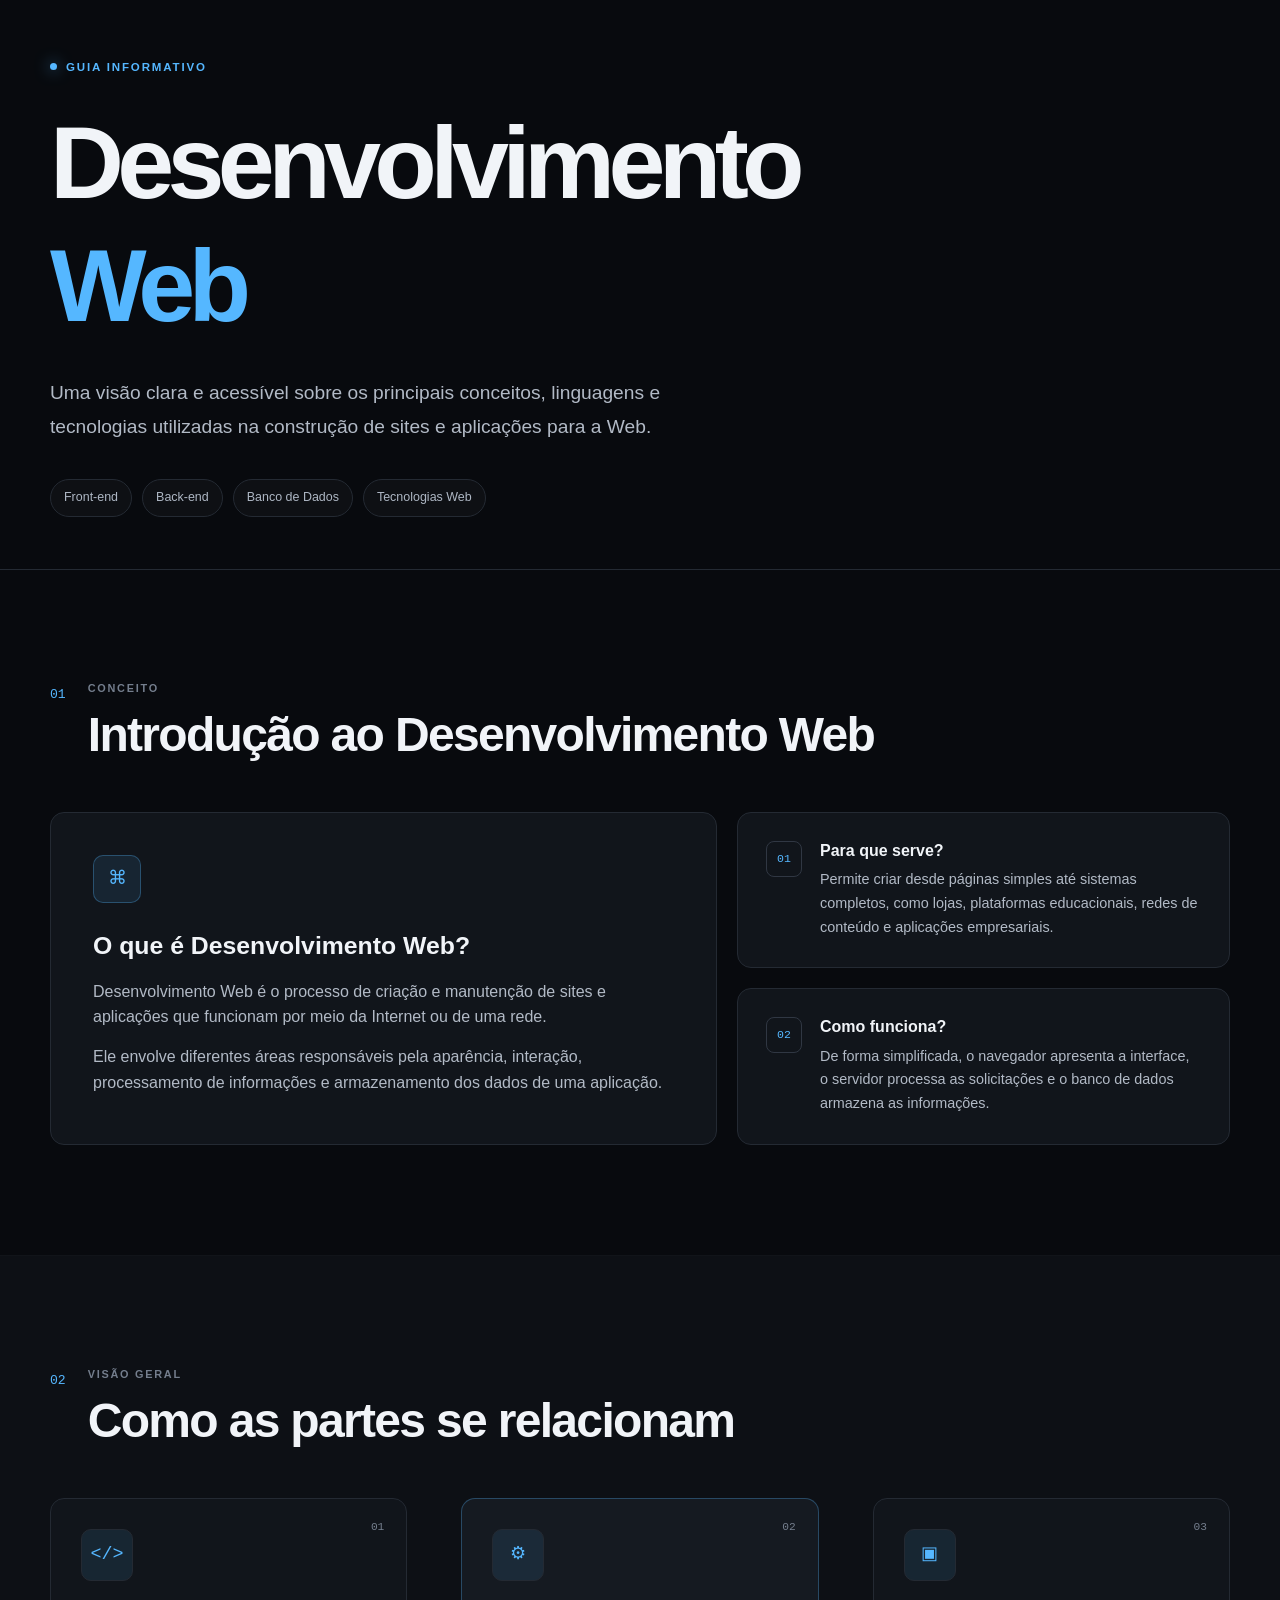
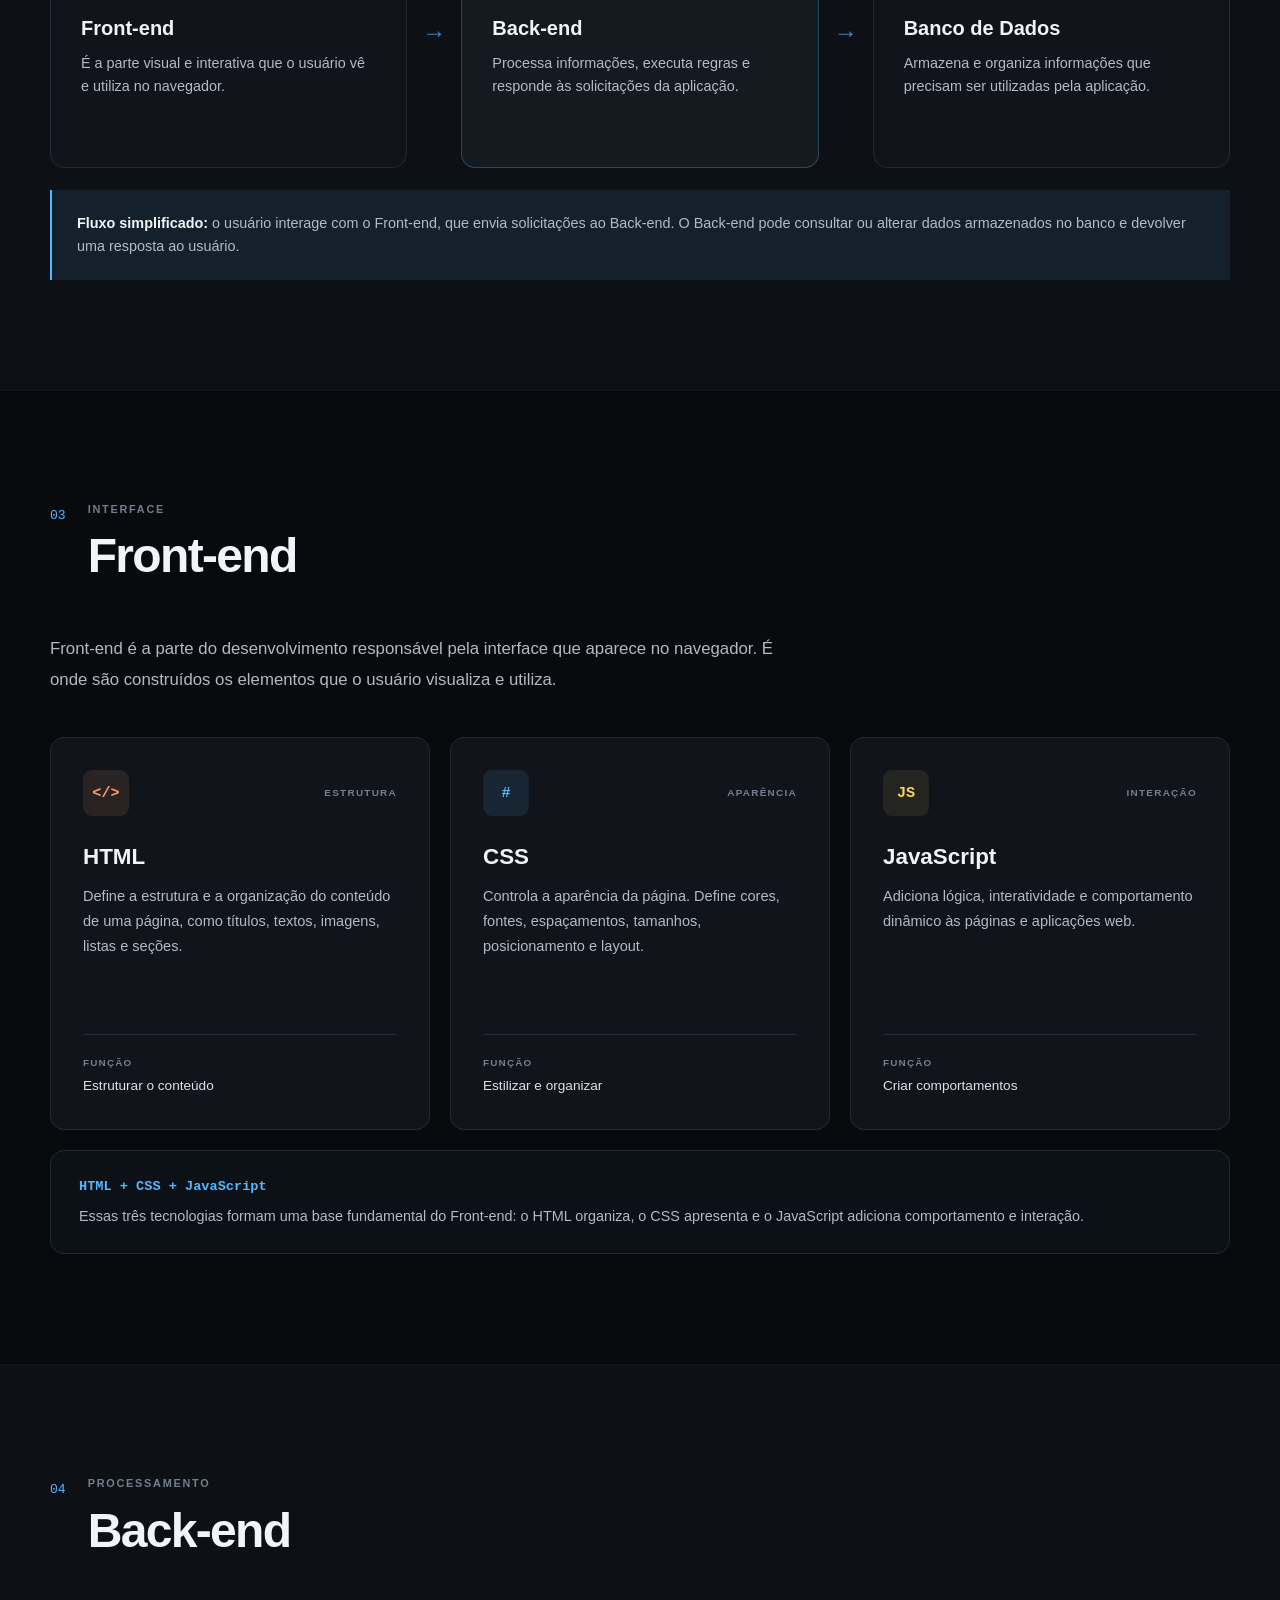
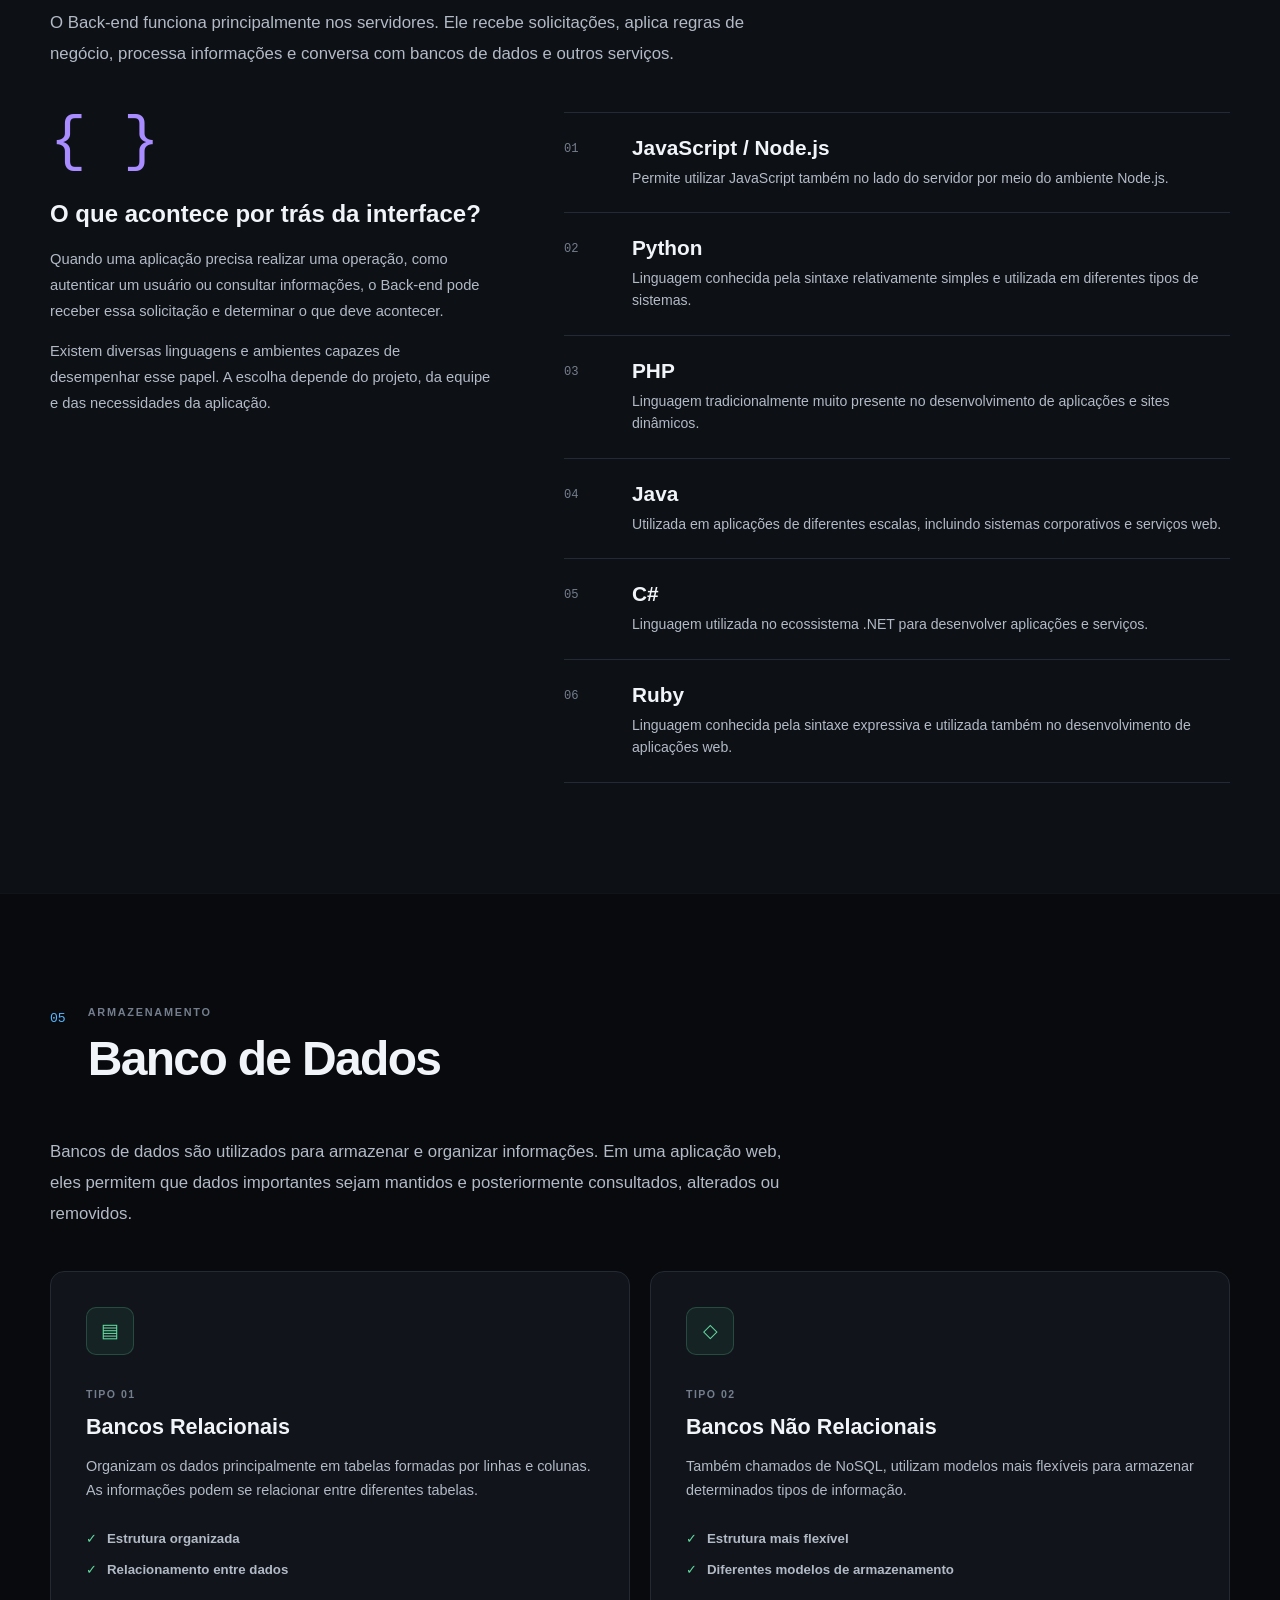
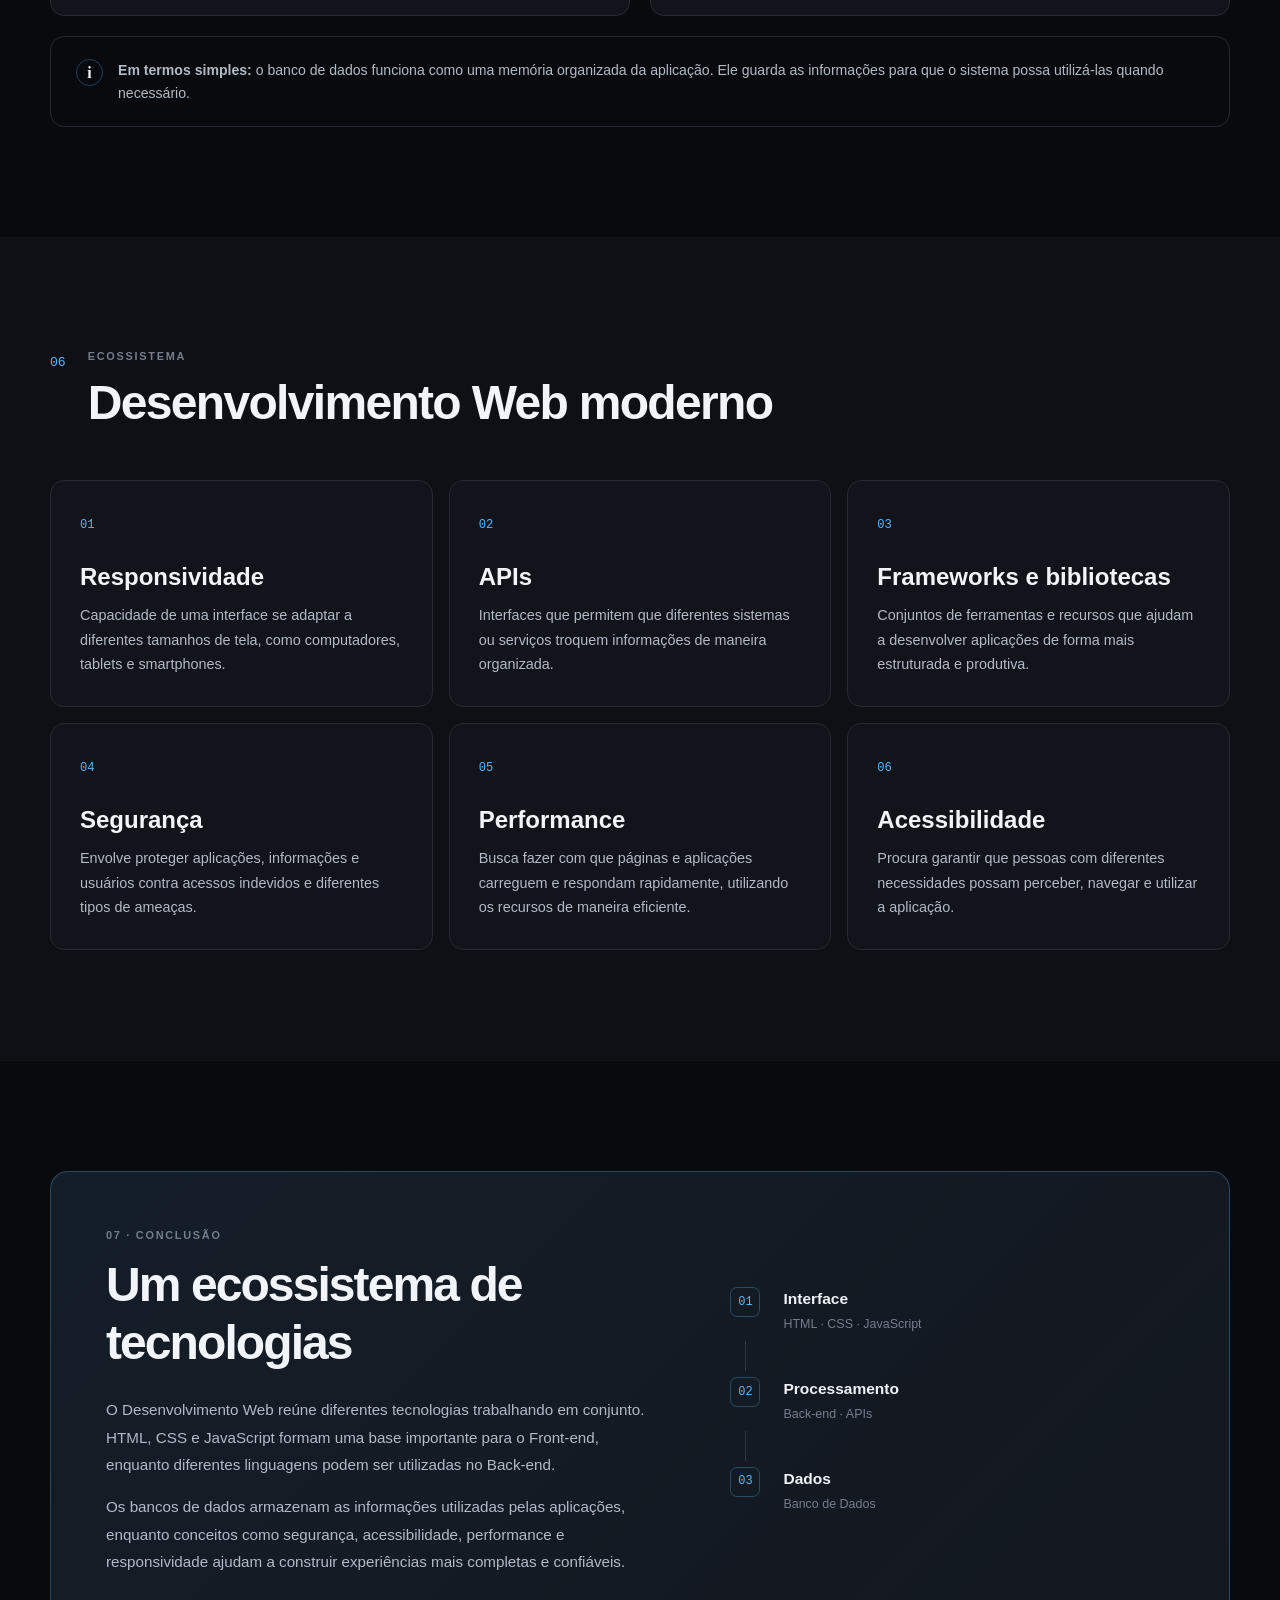
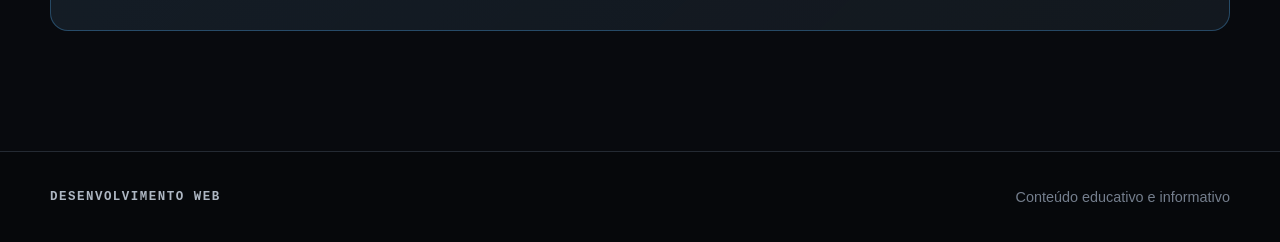
==== index.html @ 60ae1231 "Novo projeto" ====
<!DOCTYPE html>
<html lang="pt-BR">
<head>
    <meta charset="UTF-8">
    <meta name="viewport" content="width=device-width, initial-scale=1.0">
    <meta
        name="description"
        content="Página educativa sobre Desenvolvimento Web, suas principais linguagens, tecnologias e conceitos."
    >
    <title>Desenvolvimento Web | Guia Informativo</title>
    <link rel="stylesheet" href="css/estilo.css">
</head>

<body>
    <header class="hero">
        <div class="container hero-content">
            <div class="point-title">
                <span class="point"></span>
                GUIA INFORMATIVO
            </div>

            <h1>Desenvolvimento <span>Web</span></h1>

            <p class="hero-description">
                Uma visão clara e acessível sobre os principais conceitos,
                linguagens e tecnologias utilizadas na construção de sites
                e aplicações para a Web.
            </p>

            <div class="hero-tags">
                <span>Front-end</span>
                <span>Back-end</span>
                <span>Banco de Dados</span>
                <span>Tecnologias Web</span>
            </div>

        </div>
    </header>

    <main>
        <!-- INTRODUÇÃO -->
        <section class="section" id="introducao">
            <div class="container">
                <div class="section-title">
                    <span class="section-number">01</span>
                    <div>
                        <span class="section-label">CONCEITO</span>
                        <h2>Introdução ao Desenvolvimento Web</h2>
                    </div>
                </div>

                <div class="intro-grid">
                    <article class="info-card featured-card">
                        <div class="card-icon">⌘</div>
                        <h3>O que é Desenvolvimento Web?</h3>

                        <p>
                            Desenvolvimento Web é o processo de criação e manutenção
                            de sites e aplicações que funcionam por meio da Internet
                            ou de uma rede.
                        </p>

                        <p>
                            Ele envolve diferentes áreas responsáveis pela aparência,
                            interação, processamento de informações e armazenamento
                            dos dados de uma aplicação.
                        </p>
                    </article>

                    <div class="intro">
                        <article class="mini-card">
                            <span class="mini-icon">01</span>
                            <div>
                                <h3>Para que serve?</h3>
                                <p>
                                    Permite criar desde páginas simples até sistemas
                                    completos, como lojas, plataformas educacionais,
                                    redes de conteúdo e aplicações empresariais.
                                </p>
                            </div>
                        </article>

                        <article class="mini-card">
                            <span class="mini-icon">02</span>
                            <div>
                                <h3>Como funciona?</h3>
                                <p>
                                    De forma simplificada, o navegador apresenta a
                                    interface, o servidor processa as solicitações
                                    e o banco de dados armazena as informações.
                                </p>
                            </div>
                        </article>
                    </div>
                </div>
            </div>
        </section>

        <!-- FLUXO -->
        <section class="section section-darker">
            <div class="container">
                <div class="section-title">
                    <span class="section-number">02</span>
                    <div>
                        <span class="section-label">VISÃO GERAL</span>
                        <h2>Como as partes se relacionam</h2>
                    </div>
                </div>

                <div class="arcteture">
                    <div class="arcteture-node">
                        <div class="node-number">01</div>
                        <div class="node-icon">&lt;/&gt;</div>
                        <h3>Front-end</h3>
                        <p>
                            É a parte visual e interativa que o usuário vê
                            e utiliza no navegador.
                        </p>
                    </div>

                    <div class="flow-arrow">
                        <span>→</span>
                    </div>

                    <div class="arcteture-node active">
                        <div class="node-number">02</div>
                        <div class="node-icon">⚙</div>
                        <h3>Back-end</h3>
                        <p>
                            Processa informações, executa regras e responde
                            às solicitações da aplicação.
                        </p>
                    </div>

                    <div class="flow-arrow">
                        <span>→</span>
                    </div>

                    <div class="arcteture-node">
                        <div class="node-number">03</div>
                        <div class="node-icon">▣</div>
                        <h3>Banco de Dados</h3>
                        <p>
                            Armazena e organiza informações que precisam
                            ser utilizadas pela aplicação.
                        </p>
                    </div>

                </div>

                <div class="arcteture-note">
                    <strong>Fluxo simplificado:</strong>
                    o usuário interage com o Front-end, que envia solicitações
                    ao Back-end. O Back-end pode consultar ou alterar dados
                    armazenados no banco e devolver uma resposta ao usuário.
                </div>

            </div>
        </section>

        <!-- FRONT-END -->
        <section class="section" id="frontend">
            <div class="container">
                <div class="section-title">
                    <span class="section-number">03</span>
                    <div>
                        <span class="section-label">INTERFACE</span>
                        <h2>Front-end</h2>
                    </div>
                </div>

                <div class="section-intro">
                    <p>
                        Front-end é a parte do desenvolvimento responsável pela
                        interface que aparece no navegador. É onde são construídos
                        os elementos que o usuário visualiza e utiliza.
                    </p>
                </div>

                <div class="technology-grid frontend-grid">
                    <article class="technology-card html-card">
                        <div class="tech-header">
                            <div class="tech-symbol">&lt;/&gt;</div>
                            <span class="tech-type">ESTRUTURA</span>
                        </div>

                        <h3>HTML</h3>

                        <p>
                            Define a estrutura e a organização do conteúdo de uma
                            página, como títulos, textos, imagens, listas e seções.
                        </p>

                        <div class="tech-example">
                            <span>FUNÇÃO</span>
                            <strong>Estruturar o conteúdo</strong>
                        </div>
                    </article>

                    <article class="technology-card css-card">
                        <div class="tech-header">
                            <div class="tech-symbol">#</div>
                            <span class="tech-type">APARÊNCIA</span>
                        </div>

                        <h3>CSS</h3>

                        <p>
                            Controla a aparência da página. Define cores, fontes,
                            espaçamentos, tamanhos, posicionamento e layout.
                        </p>

                        <div class="tech-example">
                            <span>FUNÇÃO</span>
                            <strong>Estilizar e organizar</strong>
                        </div>
                    </article>

                    <article class="technology-card js-card">
                        <div class="tech-header">
                            <div class="tech-symbol">JS</div>
                            <span class="tech-type">INTERAÇÃO</span>
                        </div>

                        <h3>JavaScript</h3>

                        <p>
                            Adiciona lógica, interatividade e comportamento
                            dinâmico às páginas e aplicações web.
                        </p>

                        <div class="tech-example">
                            <span>FUNÇÃO</span>
                            <strong>Criar comportamentos</strong>
                        </div>
                    </article>
                </div>

                <div class="concept-box">
                    <div class="concept-title">HTML + CSS + JavaScript</div>
                    <p>
                        Essas três tecnologias formam uma base fundamental do
                        Front-end: o HTML organiza, o CSS apresenta e o JavaScript
                        adiciona comportamento e interação.
                    </p>
                </div>
            </div>
        </section>

        <!-- BACK-END -->
        <section class="section section-darker" id="backend">
            <div class="container">
                <div class="section-title">
                    <span class="section-number">04</span>
                    <div>
                        <span class="section-label">PROCESSAMENTO</span>
                        <h2>Back-end</h2>
                    </div>
                </div>

                <div class="section-intro">
                    <p>
                        O Back-end funciona principalmente nos servidores. Ele
                        recebe solicitações, aplica regras de negócio, processa
                        informações e conversa com bancos de dados e outros serviços.
                    </p>
                </div>

                <div class="backend-layout">
                    <div class="backend-description">
                        <div class="symbol">{ }</div>

                        <h3>O que acontece por trás da interface?</h3>

                        <p>
                            Quando uma aplicação precisa realizar uma operação,
                            como autenticar um usuário ou consultar informações,
                            o Back-end pode receber essa solicitação e determinar
                            o que deve acontecer.
                        </p>

                        <p>
                            Existem diversas linguagens e ambientes capazes de
                            desempenhar esse papel. A escolha depende do projeto,
                            da equipe e das necessidades da aplicação.
                        </p>
                    </div>

                    <div class="language-list">
                        <div class="language-item">
                            <span class="language-number">01</span>
                            <div>
                                <h3>JavaScript / Node.js</h3>
                                <p>
                                    Permite utilizar JavaScript também no lado
                                    do servidor por meio do ambiente Node.js.
                                </p>
                            </div>
                        </div>

                        <div class="language-item">
                            <span class="language-number">02</span>
                            <div>
                                <h3>Python</h3>
                                <p>
                                    Linguagem conhecida pela sintaxe relativamente
                                    simples e utilizada em diferentes tipos de sistemas.
                                </p>
                            </div>
                        </div>

                        <div class="language-item">
                            <span class="language-number">03</span>
                            <div>
                                <h3>PHP</h3>
                                <p>
                                    Linguagem tradicionalmente muito presente no
                                    desenvolvimento de aplicações e sites dinâmicos.
                                </p>
                            </div>
                        </div>

                        <div class="language-item">
                            <span class="language-number">04</span>
                            <div>
                                <h3>Java</h3>
                                <p>
                                    Utilizada em aplicações de diferentes escalas,
                                    incluindo sistemas corporativos e serviços web.
                                </p>
                            </div>
                        </div>

                        <div class="language-item">
                            <span class="language-number">05</span>
                            <div>
                                <h3>C#</h3>
                                <p>
                                    Linguagem utilizada no ecossistema .NET para
                                    desenvolver aplicações e serviços.
                                </p>
                            </div>
                        </div>

                        <div class="language-item">
                            <span class="language-number">06</span>
                            <div>
                                <h3>Ruby</h3>
                                <p>
                                    Linguagem conhecida pela sintaxe expressiva e
                                    utilizada também no desenvolvimento de aplicações web.
                                </p>
                            </div>
                        </div>
                    </div>
                </div>
            </div>
        </section>

        <!-- BANCO DE DADOS -->
        <section class="section" id="database">
            <div class="container">
                <div class="section-title">
                    <span class="section-number">05</span>
                    <div>
                        <span class="section-label">ARMAZENAMENTO</span>
                        <h2>Banco de Dados</h2>
                    </div>
                </div>

                <div class="section-intro">
                    <p>
                        Bancos de dados são utilizados para armazenar e organizar
                        informações. Em uma aplicação web, eles permitem que dados
                        importantes sejam mantidos e posteriormente consultados,
                        alterados ou removidos.
                    </p>
                </div>

                <div class="database-grid">
                    <article class="database-card">
                        <div class="database-icon">▤</div>

                        <span class="database-label">TIPO 01</span>
                        <h3>Bancos Relacionais</h3>

                        <p>
                            Organizam os dados principalmente em tabelas formadas
                            por linhas e colunas. As informações podem se relacionar
                            entre diferentes tabelas.
                        </p>

                        <div class="database-feature">
                            <span>✓</span>
                            <strong>Estrutura organizada</strong>
                        </div>

                        <div class="database-feature">
                            <span>✓</span>
                            <strong>Relacionamento entre dados</strong>
                        </div>
                    </article>

                    <article class="database-card">
                        <div class="database-icon">◇</div>

                        <span class="database-label">TIPO 02</span>
                        <h3>Bancos Não Relacionais</h3>

                        <p>
                            Também chamados de NoSQL, utilizam modelos mais flexíveis
                            para armazenar determinados tipos de informação.
                        </p>

                        <div class="database-feature">
                            <span>✓</span>
                            <strong>Estrutura mais flexível</strong>
                        </div>

                        <div class="database-feature">
                            <span>✓</span>
                            <strong>Diferentes modelos de armazenamento</strong>
                        </div>
                    </article>
                </div>

                <div class="simple-explanation">
                    <span class="simple-icon">i</span>
                    <p>
                        <strong>Em termos simples:</strong> o banco de dados funciona
                        como uma memória organizada da aplicação. Ele guarda as
                        informações para que o sistema possa utilizá-las quando necessário.
                    </p>
                </div>
            </div>
        </section>

        <!-- TECNOLOGIAS MODERNAS -->
        <section class="section section-darker" id="moderno">
            <div class="container">
                <div class="section-title">
                    <span class="section-number">06</span>
                    <div>
                        <span class="section-label">ECOSSISTEMA</span>
                        <h2>Desenvolvimento Web moderno</h2>
                    </div>
                </div>

                <div class="modern-grid">
                    <article class="modern-card">
                        <span class="modern-number">01</span>

                        <h3>Responsividade</h3>
                        <p>
                            Capacidade de uma interface se adaptar a diferentes
                            tamanhos de tela, como computadores, tablets e smartphones.
                        </p>
                    </article>

                    <article class="modern-card">
                        <span class="modern-number">02</span>

                        <h3>APIs</h3>
                        <p>
                            Interfaces que permitem que diferentes sistemas ou
                            serviços troquem informações de maneira organizada.
                        </p>
                    </article>

                    <article class="modern-card">
                        <span class="modern-number">03</span>

                        <h3>Frameworks e bibliotecas</h3>
                        <p>
                            Conjuntos de ferramentas e recursos que ajudam a
                            desenvolver aplicações de forma mais estruturada e produtiva.
                        </p>
                    </article>

                    <article class="modern-card">
                        <span class="modern-number">04</span>

                        <h3>Segurança</h3>
                        <p>
                            Envolve proteger aplicações, informações e usuários
                            contra acessos indevidos e diferentes tipos de ameaças.
                        </p>
                    </article>

                    <article class="modern-card">
                        <span class="modern-number">05</span>

                        <h3>Performance</h3>
                        <p>
                            Busca fazer com que páginas e aplicações carreguem e
                            respondam rapidamente, utilizando os recursos de maneira eficiente.
                        </p>
                    </article>

                    <article class="modern-card">
                        <span class="modern-number">06</span>

                        <h3>Acessibilidade</h3>
                        <p>
                            Procura garantir que pessoas com diferentes necessidades
                            possam perceber, navegar e utilizar a aplicação.
                        </p>
                    </article>
                </div>
            </div>
        </section>

        <!-- RESUMO -->
        <section class="section summary-section">
            <div class="container">
                <div class="summary-box">
                    <div class="summary-content">
                        <span class="section-label">07 · CONCLUSÃO</span>

                        <h2>Um ecossistema de tecnologias</h2>

                        <p>
                            O Desenvolvimento Web reúne diferentes tecnologias
                            trabalhando em conjunto. HTML, CSS e JavaScript formam
                            uma base importante para o Front-end, enquanto diferentes
                            linguagens podem ser utilizadas no Back-end.
                        </p>

                        <p>
                            Os bancos de dados armazenam as informações utilizadas
                            pelas aplicações, enquanto conceitos como segurança,
                            acessibilidade, performance e responsividade ajudam a
                            construir experiências mais completas e confiáveis.
                        </p>
                    </div>

                    <div class="summary-diagram">
                        <div class="summary-item">
                            <span>01</span>
                            <strong>Interface</strong>
                            <small>HTML · CSS · JavaScript</small>
                        </div>

                        <div class="summary-line"></div>

                        <div class="summary-item">
                            <span>02</span>
                            <strong>Processamento</strong>
                            <small>Back-end · APIs</small>
                        </div>

                        <div class="summary-line"></div>

                        <div class="summary-item">
                            <span>03</span>
                            <strong>Dados</strong>
                            <small>Banco de Dados</small>
                        </div>
                    </div>
                </div>
            </div>
        </section>
    </main>

    <footer>
        <div class="container footer-content">
            <span>DESENVOLVIMENTO WEB</span>
            <p>Conteúdo educativo e informativo</p>
        </div>
    </footer>
</body>
</html>
---- css/estilo.css ----
/* ======== RESET =========== */
* {
    margin: 0;
    padding: 0;
    box-sizing: border-box;
}

:root {
    --bg: #080a0e;
    --bg-soft: #0d1015;
    --bg-card: #11151b;
    --bg-card-hover: #151a21;

    --border: #242a33;
    --border-light: #303743;

    --text: #f1f4f8;
    --text-soft: #b2bac6;
    --text-muted: #747e8d;

    --accent-color: #55b7ff;
    --accent-soft: #55b7ff1a;
    --accent-border: #55b7ff4d;

    --purple: #a98cff;
    --green: #62d9a0;
    --orange: #ff9e6d;

    --radius: 14px;
    --max-width: 1180px;
}

html {
    scroll-behavior: smooth;
}

body {
    background: var(--bg);
    color: var(--text);
    font-family:
        Inter,
        ui-sans-serif,
        -apple-system,
        BlinkMacSystemFont,
        "Segoe UI",
        sans-serif;
    line-height: 1.6;
    overflow-x: hidden;
}

p {
    color: var(--text-soft);
}

h1,
h2,
h3 {
    line-height: 1.2;
}

.container {
    width: min(var(--max-width), calc(100% - 48px));
    margin: 0 auto;
}

/* ====== HERO ====== */
.hero {
    min-height: 570px;
    display: flex;
    align-items: center;
    border-bottom: 1px solid var(--border);
    background: var(--bg);
}

.point-title {
    display: inline-flex;
    align-items: center;
    gap: 9px;

    color: var(--accent-color);
    font-size: 0.72rem;
    font-weight: 700;
    letter-spacing: 0.16em;
    margin-bottom: 26px;
}

.point {
    width: 7px;
    height: 7px;
    border-radius: 50%;
    background: var(--accent-color);
    box-shadow: 0 0 15px #55b7ffb3;
}

.hero h1 {
    max-width: 900px;
    font-size: clamp(3.4rem, 8vw, 6.5rem);
    letter-spacing: -0.065em;
    font-weight: 750;
}

.hero h1 span {
    color: var(--accent-color);
}

.hero-description {
    max-width: 700px;
    margin-top: 28px;
    font-size: clamp(1rem, 2vw, 1.2rem);
    line-height: 1.8;
    color: var(--text-soft);
}

.hero-tags {
    display: flex;
    flex-wrap: wrap;
    gap: 10px;
    margin-top: 34px;
}

.hero-tags span {
    padding: 8px 13px;
    color: #aeb7c4;
    font-size: 0.78rem;
    border: 1px solid var(--border);
    border-radius: 999px;
    background: #ffffff06;
}

/* ========== SECTIONS ======= */
.section {
    padding: 110px 0;
}

.section-darker {
    background: var(--bg-soft);
    border-top: 1px solid #ffffff04;
    border-bottom: 1px solid #ffffff04;
}

.section-title {
    display: flex;
    gap: 22px;
    align-items: flex-start;
    margin-bottom: 48px;
}

.section-number {
    color: var(--accent-color);
    font-family: monospace;
    font-size: 0.82rem;
    padding-top: 4px;
}

.section-label {
    display: block;
    color: var(--text-muted);
    font-size: 0.68rem;
    font-weight: 700;
    letter-spacing: 0.16em;
    margin-bottom: 9px;
}

.section-title h2 {
    font-size: clamp(2rem, 4vw, 3rem);
    letter-spacing: -0.035em;
}

.section-intro {
    max-width: 760px;
    margin-bottom: 42px;
}

.section-intro p {
    font-size: 1.05rem;
    line-height: 1.85;
}

/* ======= INTRO ======= */
.intro-grid {
    display: grid;
    grid-template-columns: 1.15fr 0.85fr;
    gap: 20px;
}

.info-card,
.mini-card {
    border: 1px solid var(--border);
    background: var(--bg-card);
    border-radius: var(--radius);
}

.featured-card {
    padding: 42px;
}

.card-icon {
    width: 48px;
    height: 48px;

    display: grid;
    place-items: center;

    color: var(--accent-color);
    font-family: monospace;
    font-size: 1.2rem;
    border: 1px solid var(--accent-border);
    background: var(--accent-soft);
    border-radius: 10px;
    margin-bottom: 28px;
}

.featured-card h3 {
    font-size: 1.55rem;
    margin-bottom: 18px;
}

.featured-card p + p {
    margin-top: 14px;
}

.intro {
    display: grid;
    gap: 20px;
}

.mini-card {
    display: flex;
    gap: 18px;
    padding: 28px;
}

.mini-icon {
    flex: 0 0 auto;
    display: grid;
    place-items: center;

    width: 36px;
    height: 36px;
    color: var(--accent-color);
    font-family: monospace;
    font-size: 0.72rem;
    border: 1px solid var(--border-light);
    border-radius: 8px;
}

.mini-card h3 {
    font-size: 1rem;
    margin-bottom: 8px;
}

.mini-card p {
    font-size: 0.9rem;
    line-height: 1.65;
}

/* ======= ARCTETURE ======== */
.arcteture {
    display: grid;
    grid-template-columns: 1fr auto 1fr auto 1fr;
    align-items: center;
    gap: 15px;
}

.arcteture-node {
    min-height: 270px;
    padding: 30px;
    position: relative;
    border: 1px solid var(--border);
    background: var(--bg-card);
    border-radius: var(--radius);
    transition:
        border-color 0.2s ease,
        background 0.2s ease;
}

.arcteture-node:hover,
.arcteture-node.active {
    border-color: var(--accent-border);
    background: var(--bg-card-hover);
}

.node-number {
    position: absolute;
    top: 20px;
    right: 22px;

    color: var(--text-muted);
    font-family: monospace;
    font-size: 0.7rem;
}

.node-icon {
    width: 52px;
    height: 52px;

    display: grid;
    place-items: center;

    color: var(--accent-color);
    font-family: monospace;
    font-size: 1.15rem;
    border: 1px solid var(--border);
    background: var(--accent-soft);
    border-radius: 10px;
    margin-bottom: 35px;
}

.arcteture-node h3 {
    font-size: 1.25rem;
    margin-bottom: 12px;
}

.arcteture-node p {
    font-size: 0.9rem;
}

.flow-arrow {
    color: var(--accent-color);
    font-size: 1.5rem;
    opacity: 0.7;
}

.arcteture-note {
    margin-top: 22px;
    padding: 22px 25px;
    border-left: 2px solid var(--accent-color);
    background: var(--accent-soft);
    color: var(--text-soft);
    font-size: 0.9rem;
}

.arcteture-note strong {
    color: var(--text);
}

/* ======== TECHNOLOGIES ======= */
.technology-grid {
    display: grid;
    grid-template-columns: repeat(3, 1fr);
    gap: 20px;
}

.technology-card {
    padding: 32px;
    border: 1px solid var(--border);
    background: var(--bg-card);
    border-radius: var(--radius);
    transition:
        transform 0.2s ease,
        border-color 0.2s ease;
}

.technology-card:hover {
    transform: translateY(-3px);
    border-color: var(--border-light);
}

.tech-header {
    display: flex;
    align-items: center;
    justify-content: space-between;
    margin-bottom: 28px;
}

.tech-symbol {
    width: 46px;
    height: 46px;

    display: grid;
    place-items: center;

    border-radius: 9px;
    font-family: monospace;
    font-weight: 700;
    font-size: 0.95rem;
}

.html-card .tech-symbol {
    color: var(--orange);
    background: #ff9e6d1a;
}

.css-card .tech-symbol {
    color: var(--accent-color);
    background: var(--accent-soft);
}

.js-card .tech-symbol {
    color: #f4d75c;
    background: #f4d75c14;
}

.tech-type {
    color: var(--text-muted);
    font-size: 0.62rem;
    font-weight: 700;
    letter-spacing: 0.13em;
}

.technology-card h3 {
    font-size: 1.4rem;
    margin-bottom: 13px;
}

.technology-card p {
    min-height: 125px;
    font-size: 0.91rem;
    line-height: 1.7;
}

.tech-example {
    display: flex;
    flex-direction: column;
    gap: 4px;

    padding-top: 20px;
    margin-top: 25px;
    border-top: 1px solid var(--border);
}

.tech-example span {
    color: var(--text-muted);
    font-size: 0.62rem;
    font-weight: 700;
    letter-spacing: 0.12em;
}

.tech-example strong {
    color: #dbe1e8;
    font-size: 0.85rem;
    font-weight: 500;
}

.concept-box {
    margin-top: 20px;
    padding: 25px 28px;

    border: 1px solid var(--border);
    background: #55b7ff09;
    border-radius: var(--radius);
}

.concept-title {
    color: var(--accent-color);
    font-family: monospace;
    font-size: 0.85rem;
    font-weight: 700;
    margin-bottom: 8px;
}

.concept-box p {
    font-size: 0.9rem;
}

/* ========= BACK-END ========= */
.backend-layout {
    display: grid;
    grid-template-columns: 0.8fr 1.2fr;
    gap: 70px;
    align-items: start;
}

.backend-description {
    position: sticky;
    top: 30px;
}

.symbol {
    color: var(--purple);
    font-family: monospace;
    font-size: 3.8rem;
    line-height: 1;
    margin-bottom: 28px;
}

.backend-description h3 {
    font-size: 1.5rem;
    margin-bottom: 18px;
}

.backend-description p {
    font-size: 0.92rem;
    line-height: 1.75;
}

.backend-description p + p {
    margin-top: 15px;
}

.language-list {
    border-top: 1px solid var(--border);
}

.language-item {
    display: grid;
    grid-template-columns: 48px 1fr;
    gap: 20px;

    padding: 23px 0;
    border-bottom: 1px solid var(--border);
}

.language-number {
    color: var(--text-muted);
    font-family: monospace;
    font-size: 0.76rem;
    padding-top: 4px;
}

.language-item h3 {
    font-size: 1.3rem;
    margin-bottom: 6px;
}

.language-item p {
    font-size: 0.88rem;
    line-height: 1.6;
}

/* ======== DATABASE ========= */
.database-grid {
    display: grid;
    grid-template-columns: repeat(2, 1fr);
    gap: 20px;
}

.database-card {
    padding: 35px;
    border: 1px solid var(--border);
    background: var(--bg-card);
    border-radius: var(--radius);
}

.database-icon {
    width: 48px;
    height: 48px;

    display: grid;
    place-items: center;

    color: var(--green);
    font-size: 1.2rem;
    border: 1px solid #62d9a038;
    background: #62d9a012;
    border-radius: 10px;
    margin-bottom: 25px;
}

.database-label {
    color: var(--text-muted);
    font-size: 0.66rem;
    font-weight: 700;
    letter-spacing: 0.14em;
}

.database-card h3 {
    font-size: 1.35rem;
    margin: 8px 0 14px;
}

.database-card > p {
    font-size: 0.9rem;
    line-height: 1.7;
    margin-bottom: 25px;
}

.database-feature {
    display: flex;
    align-items: center;
    gap: 10px;

    color: var(--text-soft);
    font-size: 0.83rem;
    margin-top: 10px;
}

.database-feature span {
    color: var(--green);
}

.simple-explanation {
    display: flex;
    align-items: flex-start;
    gap: 15px;

    margin-top: 20px;
    padding: 22px 25px;
    border: 1px solid var(--border);
    border-radius: var(--radius);
}

.simple-icon {
    width: 27px;
    height: 27px;

    flex: 0 0 auto;
    display: grid;
    place-items: center;

    color: var(--accent);
    border: 1px solid var(--accent-border);
    border-radius: 50%;
    font-family: serif;
    font-weight: 700;
}

.simple-explanation p {
    font-size: 0.88rem;
}


/* ========== DESENVOLVIMENTO MODERNO ======== */
.modern-grid {
    display: grid;
    grid-template-columns: repeat(3, 1fr);
    gap: 16px;
}

.modern-card {
    padding: 29px;
    min-height: 210px;
    border: 1px solid var(--border);
    background: var(--bg-card);
    border-radius: var(--radius);
}

.modern-number {
    color: var(--accent-color);
    font-family: monospace;
    font-size: 0.76rem;
}

.modern-card h3 {
    margin: 27px 0 12px;
    font-size: 1.5rem;
}

.modern-card p {
    font-size: 0.90rem;
    line-height: 1.7;
}

/* ========= RESUMO ========= */
.summary-section {
    padding-bottom: 120px;
}

.summary-box {
    display: grid;
    grid-template-columns: 1fr 0.8fr;
    gap: 70px;

    padding: 55px;
    border: 1px solid var(--accent-border);
    background:
        linear-gradient(135deg, #55b7ff0e, #55b7ff04),
        var(--bg-card);
    border-radius: 18px;
}

.summary-content h2 {
    max-width: 500px;
    font-size: clamp(2rem, 4vw, 3rem);
    letter-spacing: -0.04em;
    margin: 12px 0 25px;
}

.summary-content p {
    max-width: 620px;
    font-size: 0.95rem;
    line-height: 1.8;
}

.summary-content p + p {
    margin-top: 15px;
}

.summary-diagram {
    display: flex;
    flex-direction: column;
    justify-content: center;
}

.summary-item {
    display: grid;
    grid-template-columns: 38px 1fr;
    column-gap: 15px;
}

.summary-item span {
    width: 30px;
    height: 30px;

    grid-row: span 2;
    display: grid;
    place-items: center;

    color: var(--accent-color);
    font-family: monospace;
    font-size: 0.75rem;
    border: 1px solid var(--accent-border);
    border-radius: 7px;
}

.summary-item strong {
    font-size: 0.97rem;
}

.summary-item small {
    color: var(--text-muted);
    font-size: 0.78rem;
    margin-top: 3px;
}

.summary-line {
    width: 1px;
    height: 30px;
    background: var(--border-light);
    margin: 6px 0 6px 15px;
}

/* ========= FOOTER ======== */
footer {
    border-top: 1px solid var(--border);
    background: #06080b;
}

.footer-content {
    min-height: 90px;
    display: flex;
    justify-content: space-between;
    align-items: center;
    gap: 20px;
}

.footer-content span {
    color: #aeb7c3;
    font-family: monospace;
    font-size: 0.78rem;
    font-weight: 700;
    letter-spacing: 0.12em;
}

.footer-content p {
    color: var(--text-muted);
    font-size: 0.90rem;
}
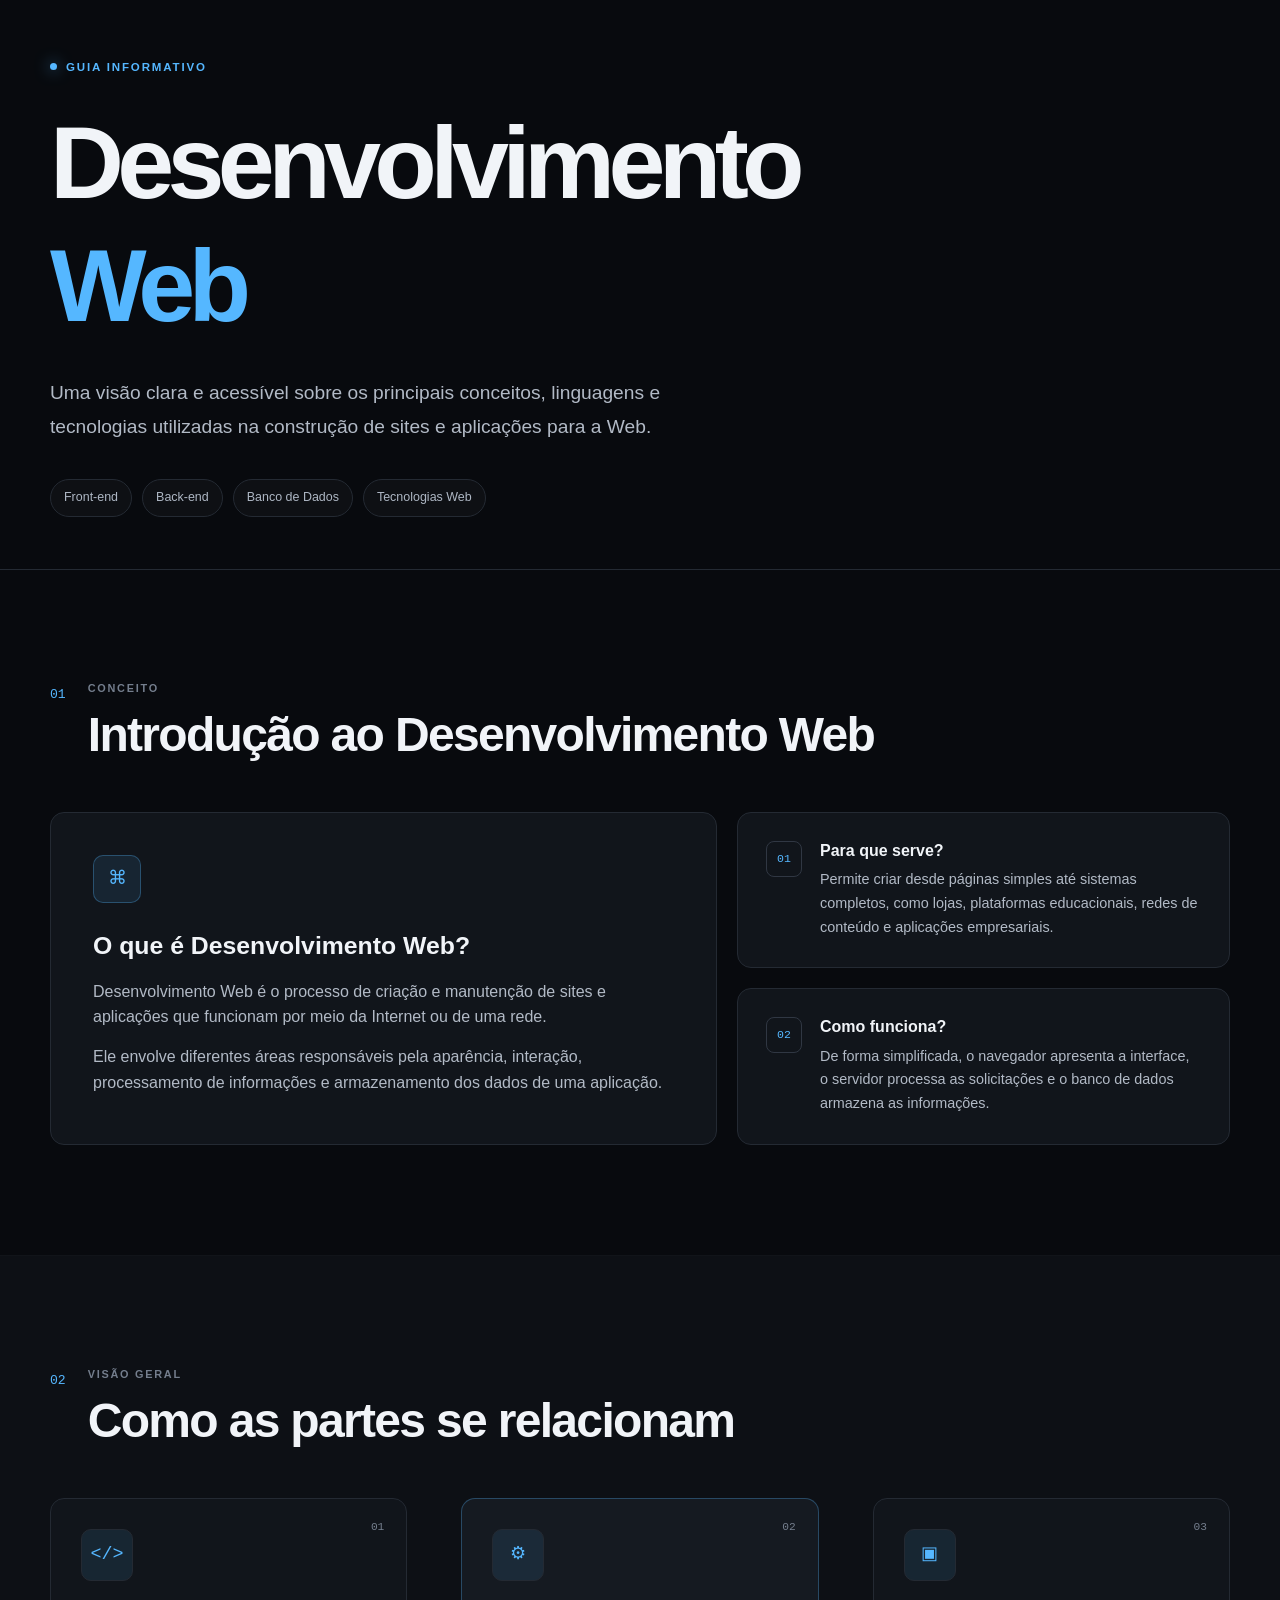
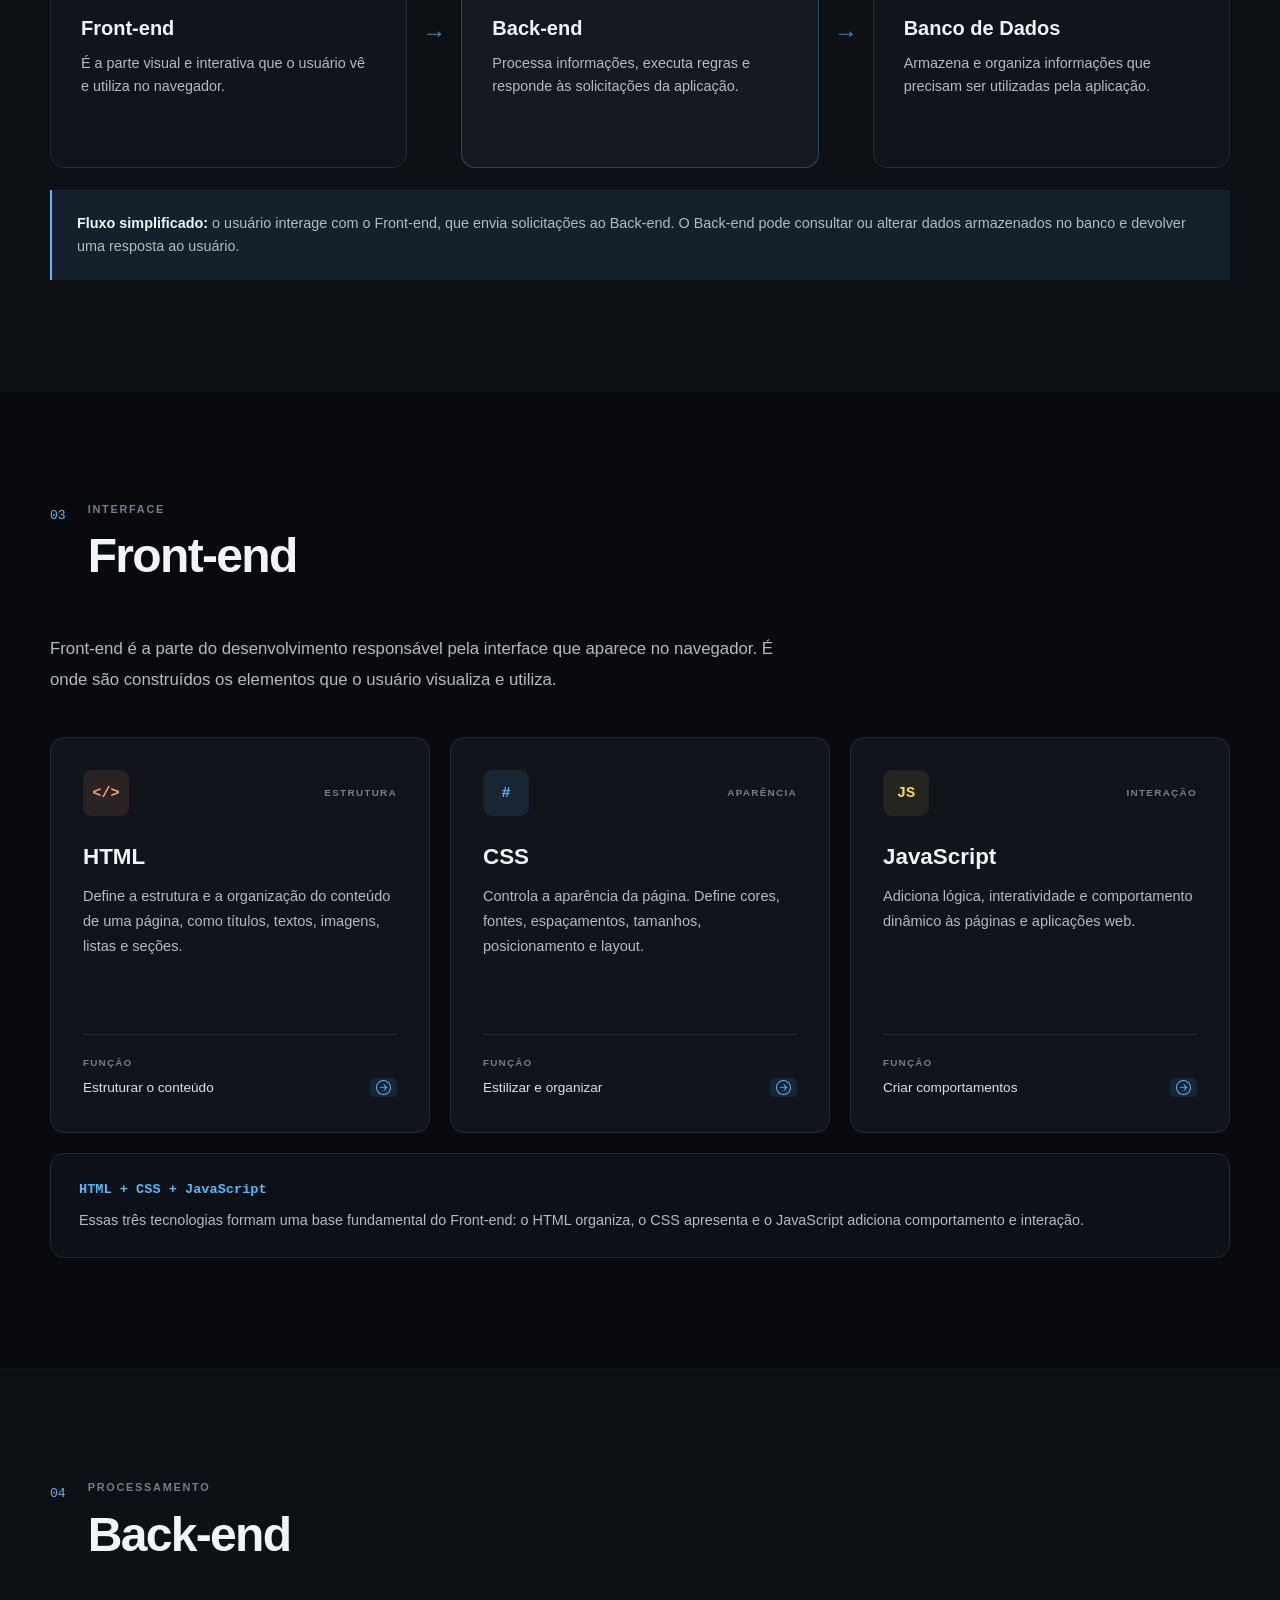
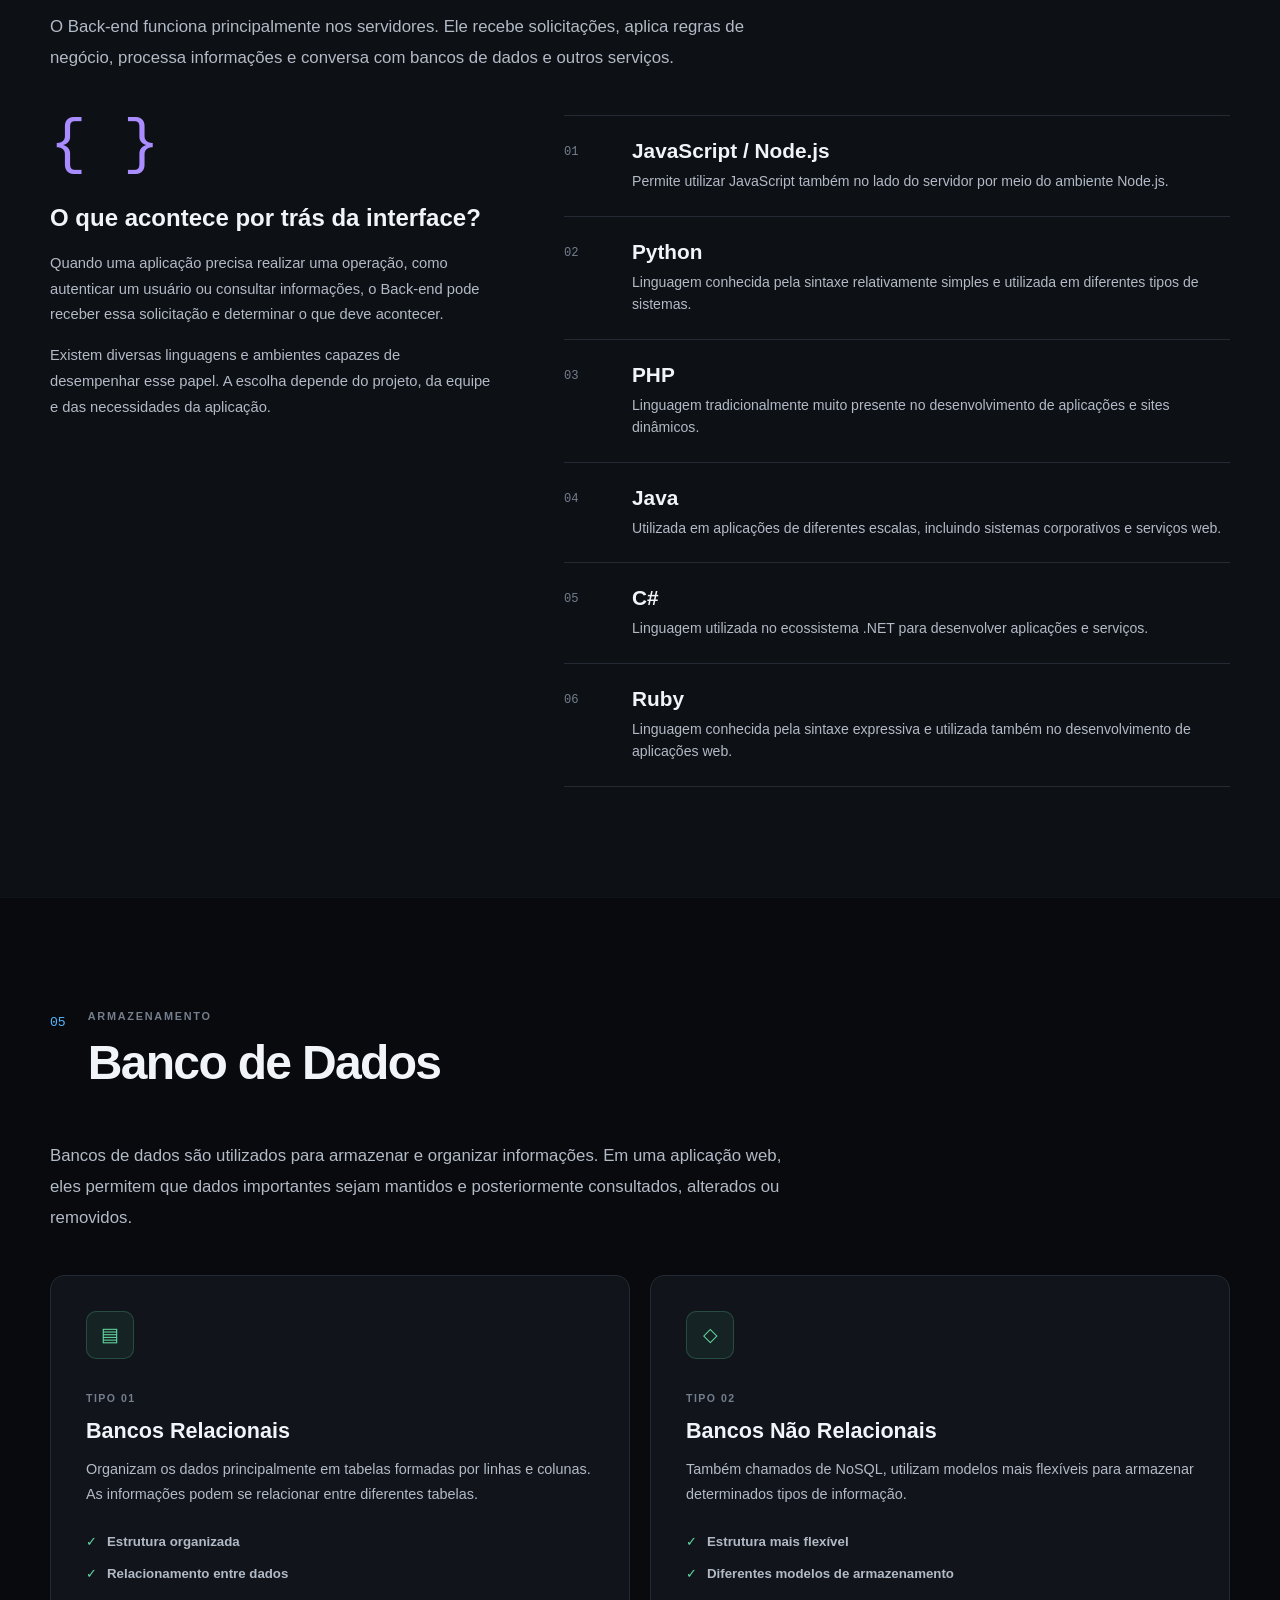
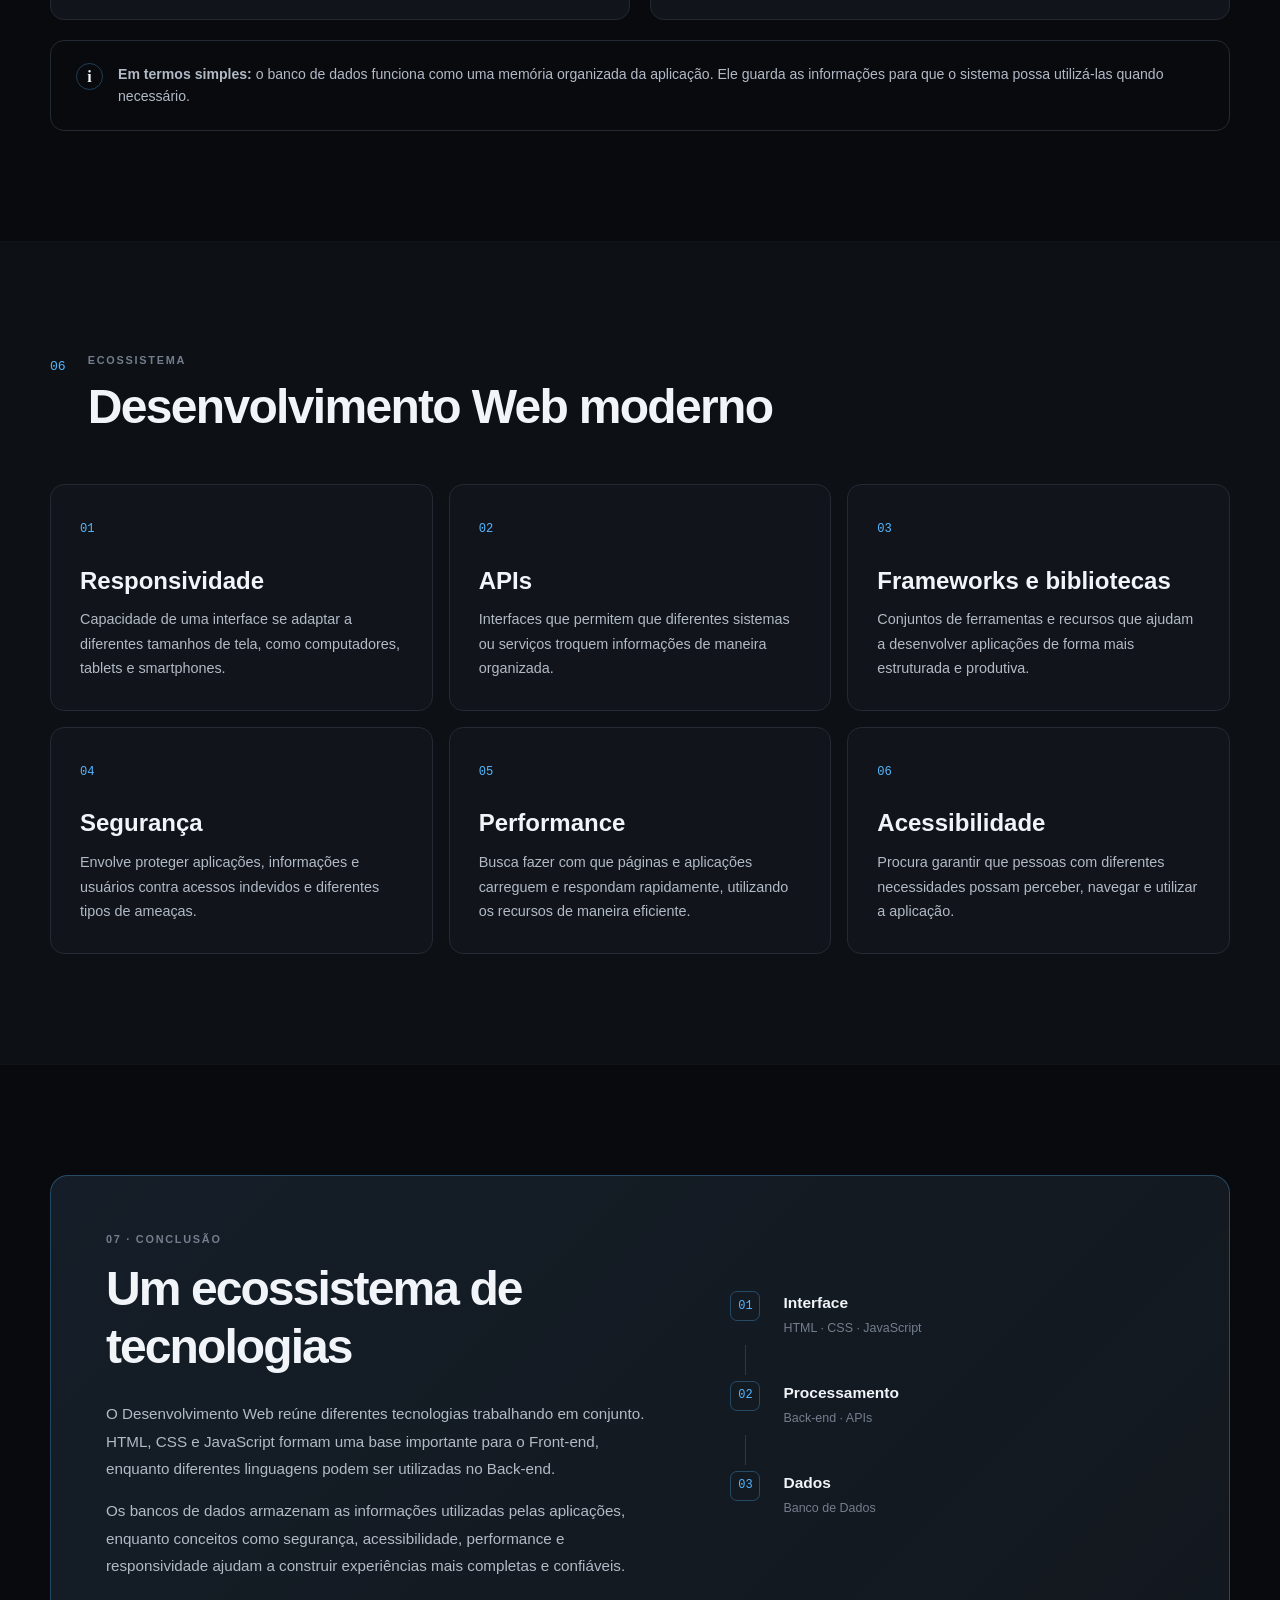
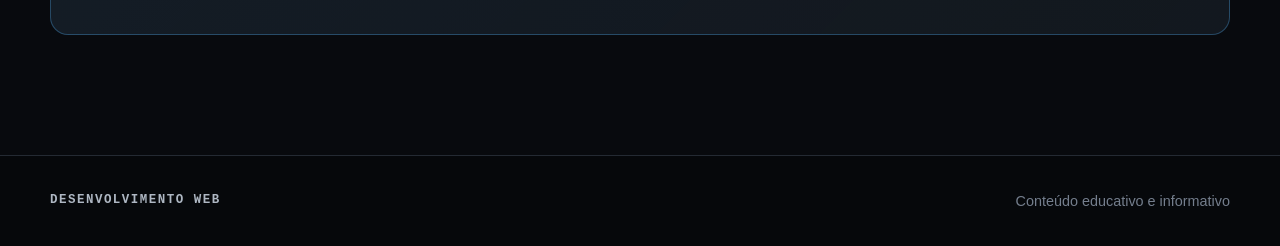
==== commit 242e5b1f: "Atualizado" ====
--- a/index.html
+++ b/index.html
@@ -8,6 +8,9 @@
         content="Página educativa sobre Desenvolvimento Web, suas principais linguagens, tecnologias e conceitos."
     >
     <title>Desenvolvimento Web | Guia Informativo</title>
+    <link rel="stylesheet" 
+        href="https://cdn.jsdelivr.net/npm/bootstrap-icons@1.13.2/font/bootstrap-icons.min.css"
+    >
     <link rel="stylesheet" href="css/estilo.css">
 </head>
 
@@ -145,7 +148,6 @@
                             ser utilizadas pela aplicação.
                         </p>
                     </div>
-
                 </div>
 
                 <div class="arcteture-note">
@@ -154,7 +156,6 @@
                     ao Back-end. O Back-end pode consultar ou alterar dados
                     armazenados no banco e devolver uma resposta ao usuário.
                 </div>
-
             </div>
         </section>
 
@@ -193,7 +194,13 @@
 
                         <div class="tech-example">
                             <span>FUNÇÃO</span>
-                            <strong>Estruturar o conteúdo</strong>
+
+                            <div class="new-page">
+                                <strong>Estruturar o conteúdo</strong>
+                                <a href="Guia/html.html">
+                                    <i class="bi bi-arrow-right-circle"></i>
+                                </a>
+                            </div>
                         </div>
                     </article>
 
@@ -212,7 +219,13 @@
 
                         <div class="tech-example">
                             <span>FUNÇÃO</span>
-                            <strong>Estilizar e organizar</strong>
+
+                            <div class="new-page">
+                                <strong>Estilizar e organizar</strong>
+                                <a href="#">
+                                    <i class="bi bi-arrow-right-circle"></i>
+                                </a>
+                            </div>
                         </div>
                     </article>
 
@@ -231,7 +244,13 @@
 
                         <div class="tech-example">
                             <span>FUNÇÃO</span>
-                            <strong>Criar comportamentos</strong>
+
+                            <div class="new-page">
+                                <strong>Criar comportamentos</strong>
+                                <a href="#">
+                                    <i class="bi bi-arrow-right-circle"></i>
+                                </a>
+                            </div>
                         </div>
                     </article>
                 </div>
--- a/css/estilo.css
+++ b/css/estilo.css
@@ -426,10 +426,30 @@
     letter-spacing: 0.12em;
 }
 
-.tech-example strong {
+.new-page {
+    display: flex;
+    justify-content: space-between;
+    align-items: center;
+}
+
+.new-page strong {
     color: #dbe1e8;
     font-size: 0.85rem;
     font-weight: 500;
+}
+
+.new-page i {
+    font-size: 0.95rem;
+    color: var(--accent-color);
+    background: var(--accent-soft);
+    padding: 1px 6px;
+    border-radius: 5px;
+    cursor: pointer;
+    transition: 0.3s;
+}
+
+.new-page i:hover {
+    background: var(--border-light);
 }
 
 .concept-box {
@@ -745,4 +765,266 @@
 .footer-content p {
     color: var(--text-muted);
     font-size: 0.90rem;
+}
+
+/* ======== RESPONSIVIDADE ======= */
+/* Tablets e telas médias */
+@media (max-width: 950px) {
+    .section {
+        padding: 85px 0;
+    }
+
+    .intro-grid {
+        grid-template-columns: 1fr;
+    }
+
+    .arcteture {
+        grid-template-columns: 1fr;
+        gap: 12px;
+    }
+
+    .arcteture-node {
+        min-height: auto;
+    }
+
+    .flow-arrow {
+        display: flex;
+        justify-content: center;
+        line-height: 1;
+        transform: rotate(90deg);
+    }
+
+    .technology-grid {
+        grid-template-columns: repeat(2, minmax(0, 1fr));
+    }
+
+    .technology-card,
+    .database-card,
+    .modern-card,
+    .featured-card,
+    .mini-card,
+    .summary-box {
+        min-width: 0;
+    }
+
+    .technology-card p {
+        min-height: auto;
+    }
+
+    .backend-layout {
+        grid-template-columns: 1fr;
+        gap: 45px;
+    }
+
+    .backend-description {
+        position: static;
+    }
+
+    .modern-grid {
+        grid-template-columns: repeat(2, minmax(0, 1fr));
+    }
+
+    .summary-box {
+        grid-template-columns: 1fr;
+        gap: 45px;
+    }
+}
+
+/* Celulares e telas estreitas */
+@media (max-width: 650px) {
+    .container {
+        width: min(calc(100% - 32px), var(--max-width));
+    }
+
+    .hero {
+        min-height: auto;
+    }
+
+    .hero-content {
+        padding: 76px 0;
+    }
+
+    .point-title {
+        margin-bottom: 20px;
+        font-size: 0.65rem;
+    }
+
+    .hero h1 {
+        font-size: clamp(2.35rem, 10.5vw, 4rem);
+        overflow-wrap: anywhere;
+    }
+
+    .hero-description {
+        margin-top: 20px;
+        font-size: 0.95rem;
+        line-height: 1.7;
+    }
+
+    .hero-tags {
+        gap: 7px;
+        margin-top: 25px;
+    }
+
+    .hero-tags span {
+        padding: 7px 10px;
+        font-size: 0.7rem;
+    }
+
+    .section {
+        padding: 68px 0;
+    }
+
+    .section-title {
+        gap: 13px;
+        margin-bottom: 32px;
+    }
+
+    .section-title h2 {
+        font-size: clamp(1.65rem, 7vw, 1.9rem);
+        overflow-wrap: anywhere;
+    }
+
+    .section-number {
+        font-size: 0.7rem;
+    }
+
+    .section-intro {
+        margin-bottom: 30px;
+    }
+
+    .section-intro p {
+        font-size: 0.98rem;
+        line-height: 1.75;
+    }
+
+    .featured-card {
+        padding: 25px;
+    }
+
+    .mini-card {
+        gap: 14px;
+        padding: 21px;
+    }
+
+    .arcteture-node {
+        padding: 24px;
+    }
+
+    .node-icon {
+        margin-bottom: 22px;
+    }
+
+    .technology-grid,
+    .database-grid,
+    .modern-grid {
+        grid-template-columns: minmax(0, 1fr);
+    }
+
+    .technology-card,
+    .database-card {
+        padding: 25px;
+    }
+
+    .technology-card p {
+        min-height: 0;
+    }
+
+    .modern-card {
+        min-height: auto;
+        padding: 25px;
+    }
+
+    .modern-card h3 {
+        margin-top: 20px;
+    }
+
+    .backend-layout {
+        gap: 32px;
+    }
+
+    .language-item {
+        grid-template-columns: 35px minmax(0, 1fr);
+        gap: 12px;
+    }
+
+    .summary-box {
+        padding: 28px 22px;
+        gap: 35px;
+    }
+
+    .summary-content h2 {
+        font-size: clamp(1.8rem, 7vw, 2rem);
+    }
+
+    .summary-item {
+        grid-template-columns: 34px minmax(0, 1fr);
+        column-gap: 12px;
+    }
+
+    .footer-content {
+        min-height: 110px;
+        padding: 22px 0;
+        flex-direction: column;
+        justify-content: center;
+        text-align: center;
+        gap: 8px;
+    }
+}
+
+/* Celulares muito pequenos */
+@media (max-width: 400px) {
+    .container {
+        width: min(calc(100% - 24px), var(--max-width));
+    }
+
+    .hero-content {
+        padding: 62px 0;
+    }
+
+    .hero h1 {
+        font-size: 2.25rem;
+        letter-spacing: -0.055em;
+    }
+
+    .section {
+        padding: 55px 0;
+    }
+
+    .section-title {
+        display: block;
+        margin-bottom: 28px;
+    }
+
+    .section-number {
+        display: block;
+        margin-bottom: 10px;
+    }
+
+    .featured-card,
+    .technology-card,
+    .database-card,
+    .modern-card {
+        padding: 22px;
+    }
+
+    .mini-card {
+        padding: 18px;
+    }
+
+    .arcteture-node {
+        padding: 21px;
+    }
+
+    .arcteture-note,
+    .simple-explanation {
+        padding: 18px;
+    }
+
+    .summary-box {
+        padding: 24px 18px;
+    }
+
+    .summary-item small {
+        overflow-wrap: anywhere;
+    }
 }
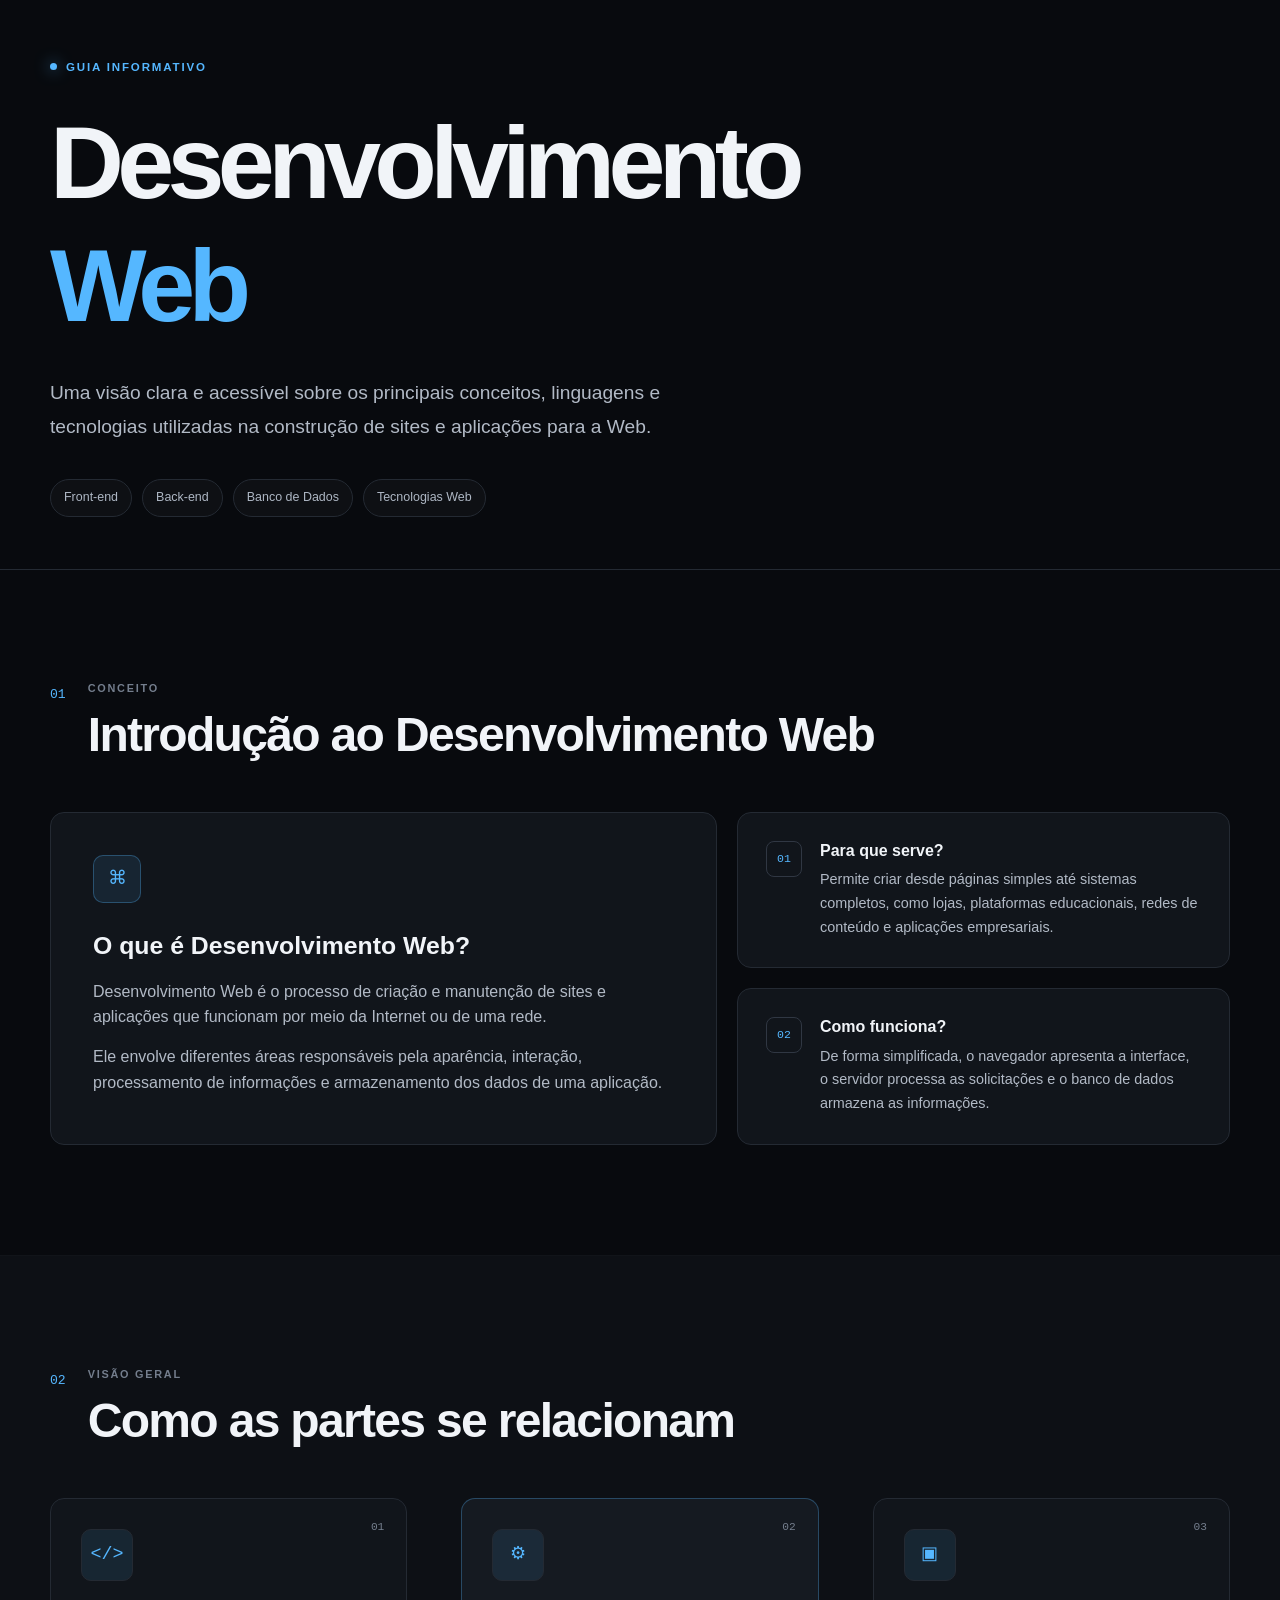
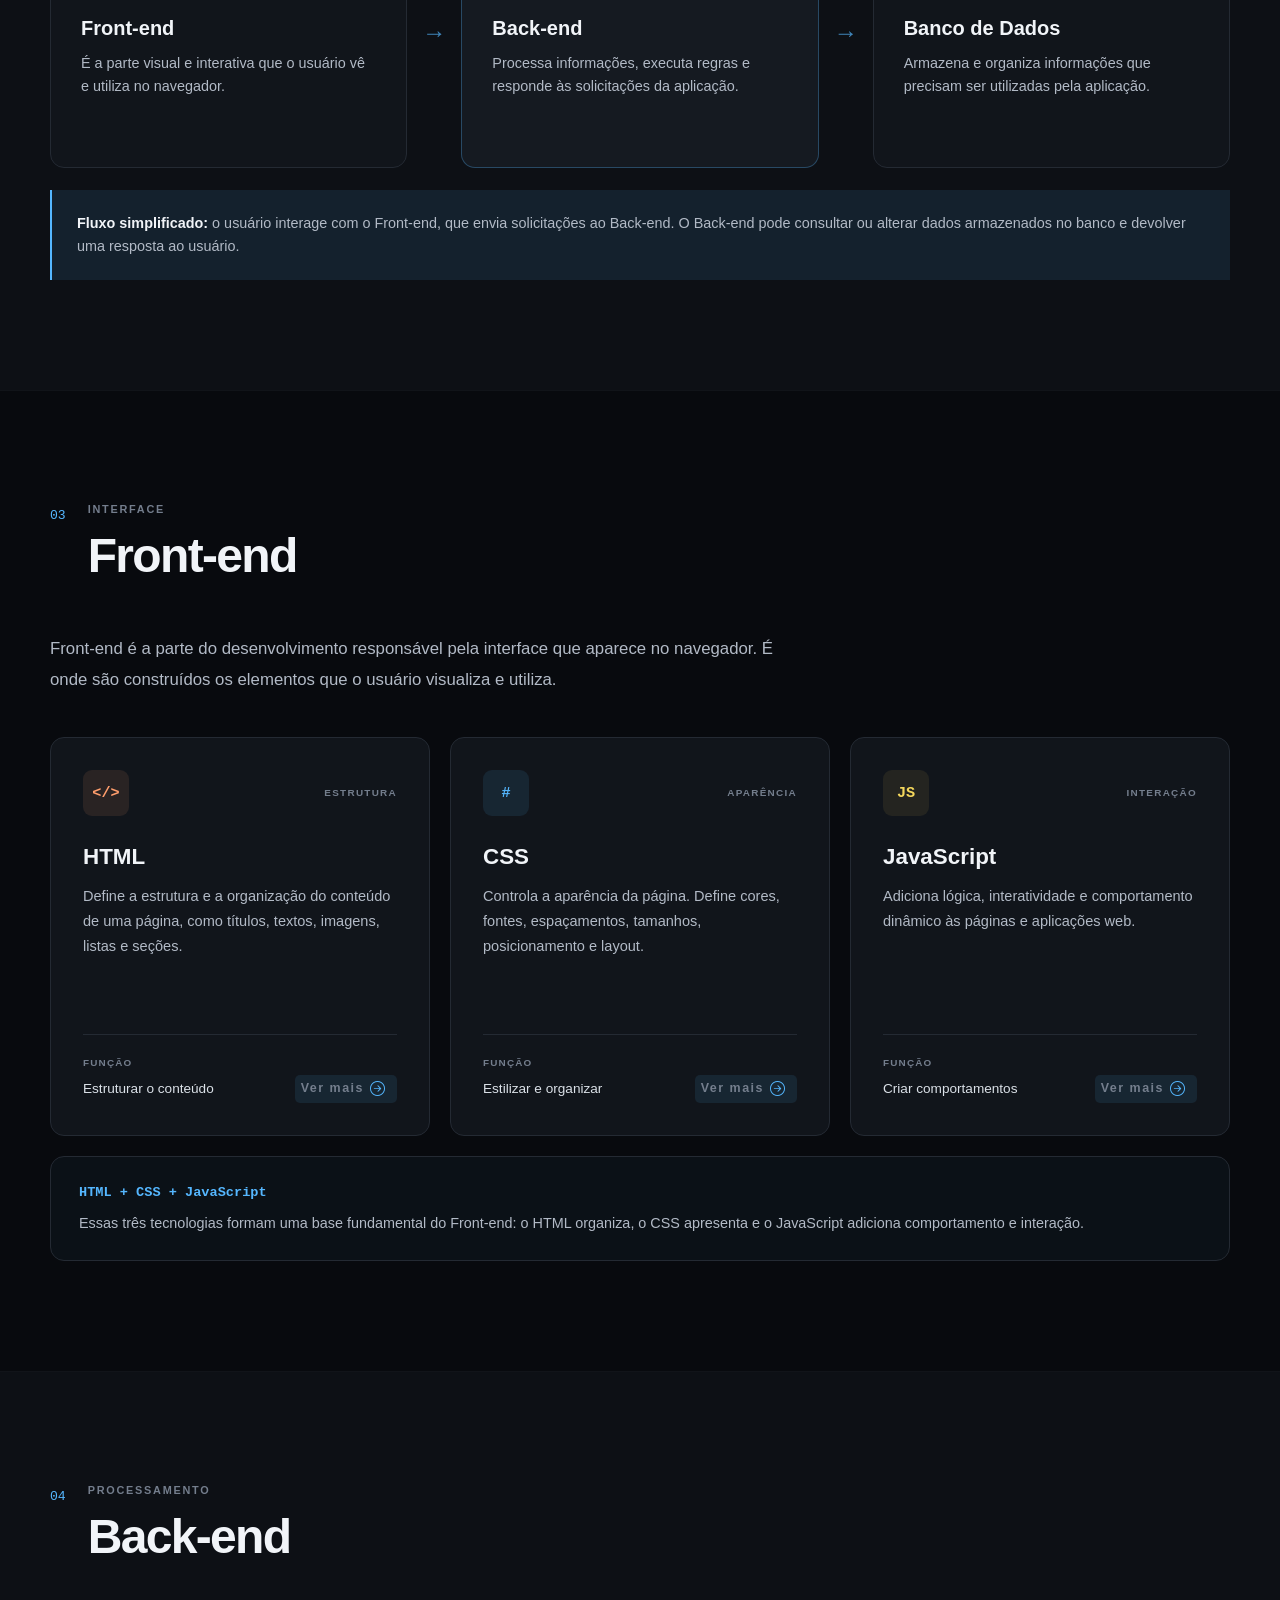
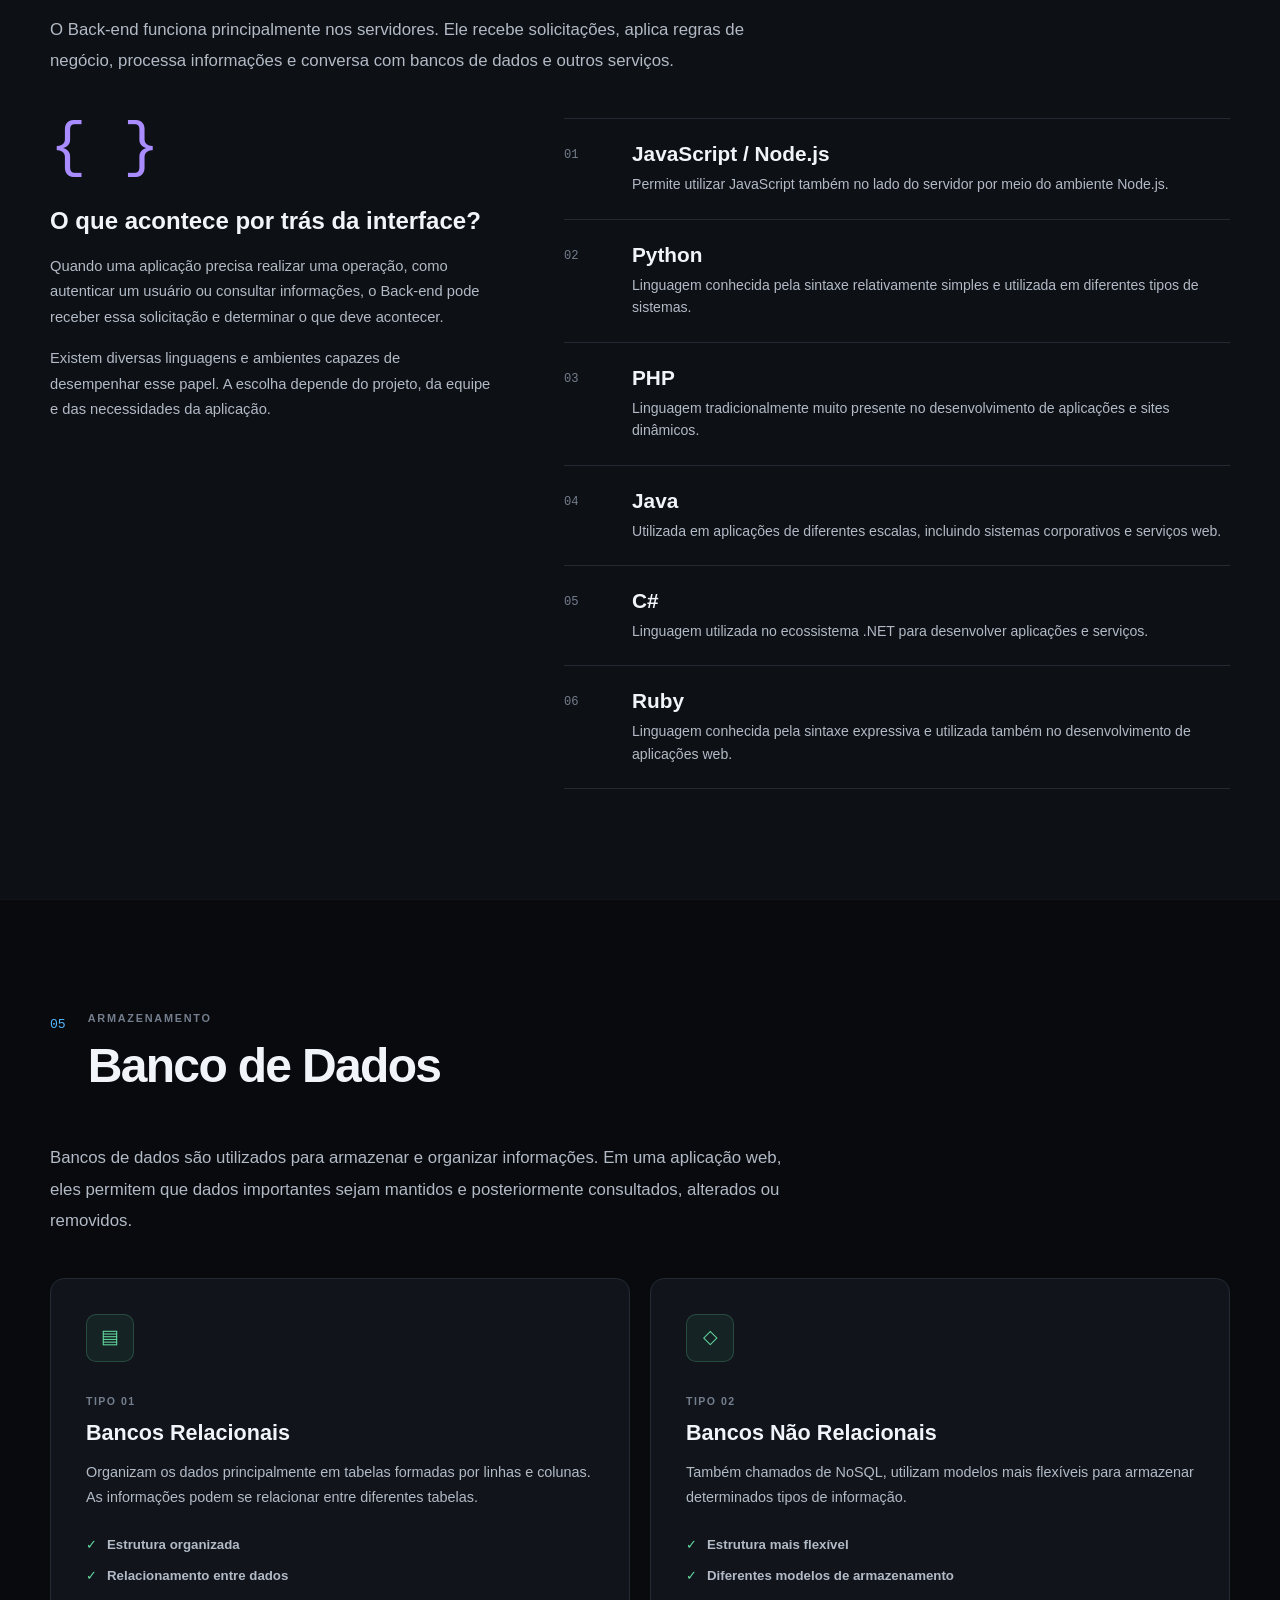
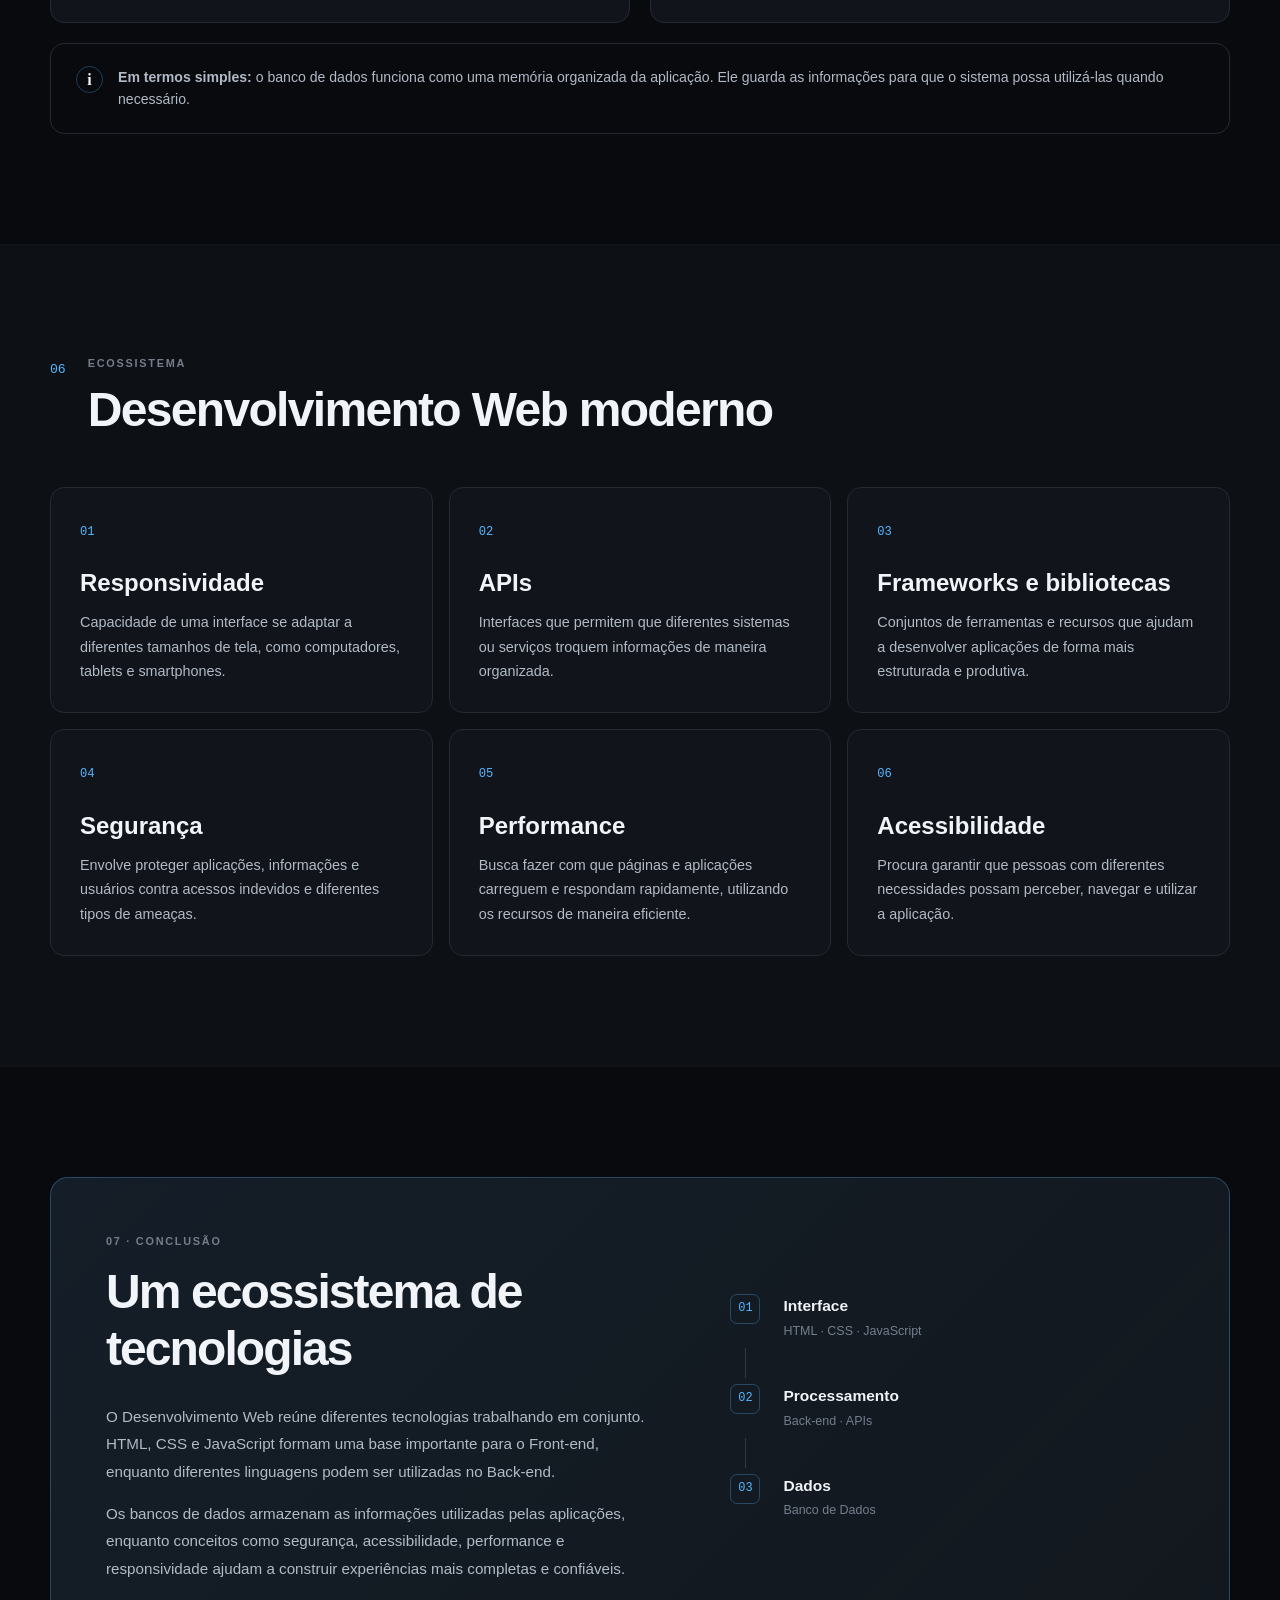
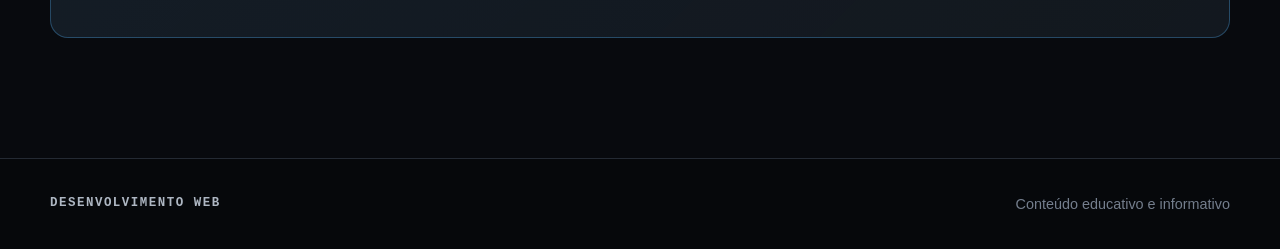
==== commit 89a3f5f9: "Atualizado" ====
--- a/index.html
+++ b/index.html
@@ -198,7 +198,7 @@
                             <div class="new-page">
                                 <strong>Estruturar o conteúdo</strong>
                                 <a href="Guia/html.html">
-                                    <i class="bi bi-arrow-right-circle"></i>
+                                    <span>Ver mais</span><i class="bi bi-arrow-right-circle"></i>
                                 </a>
                             </div>
                         </div>
@@ -222,8 +222,8 @@
 
                             <div class="new-page">
                                 <strong>Estilizar e organizar</strong>
-                                <a href="#">
-                                    <i class="bi bi-arrow-right-circle"></i>
+                                <a href="Guia/css.html">
+                                    <span>Ver mais</span><i class="bi bi-arrow-right-circle"></i>
                                 </a>
                             </div>
                         </div>
@@ -247,8 +247,8 @@
 
                             <div class="new-page">
                                 <strong>Criar comportamentos</strong>
-                                <a href="#">
-                                    <i class="bi bi-arrow-right-circle"></i>
+                                <a href="Guia/javascript.html">
+                                    <span>Ver mais</span><i class="bi bi-arrow-right-circle"></i>
                                 </a>
                             </div>
                         </div>
--- a/css/estilo.css
+++ b/css/estilo.css
@@ -438,8 +438,11 @@
     font-weight: 500;
 }
 
-.new-page i {
-    font-size: 0.95rem;
+.new-page a {
+    display: flex;
+    align-items: center;
+
+    text-decoration: none;
     color: var(--accent-color);
     background: var(--accent-soft);
     padding: 1px 6px;
@@ -448,8 +451,17 @@
     transition: 0.3s;
 }
 
-.new-page i:hover {
+.new-page a:hover {
     background: var(--border-light);
+}
+
+.new-page span {
+    font-size: 0.78rem;
+}
+
+.new-page i {
+    font-size: 0.95rem;
+    padding: 1px 6px;
 }
 
 .concept-box {
